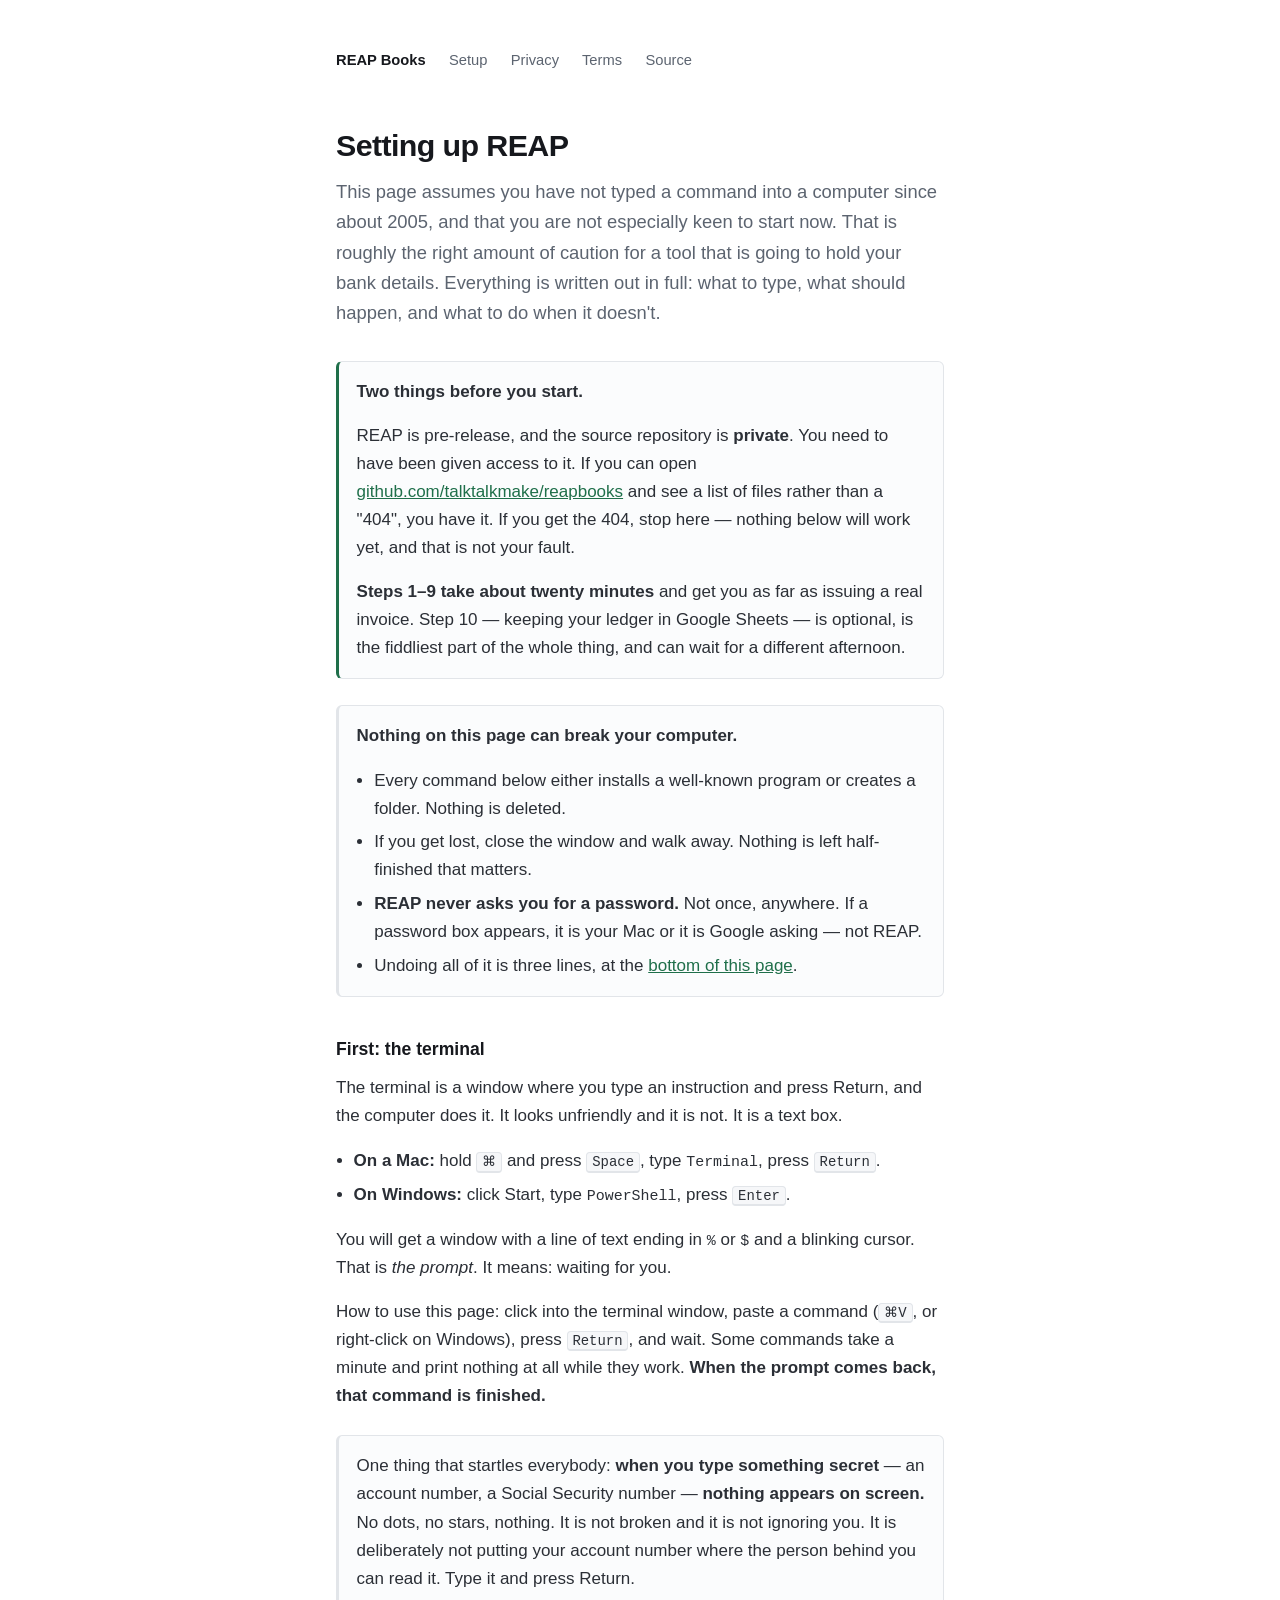
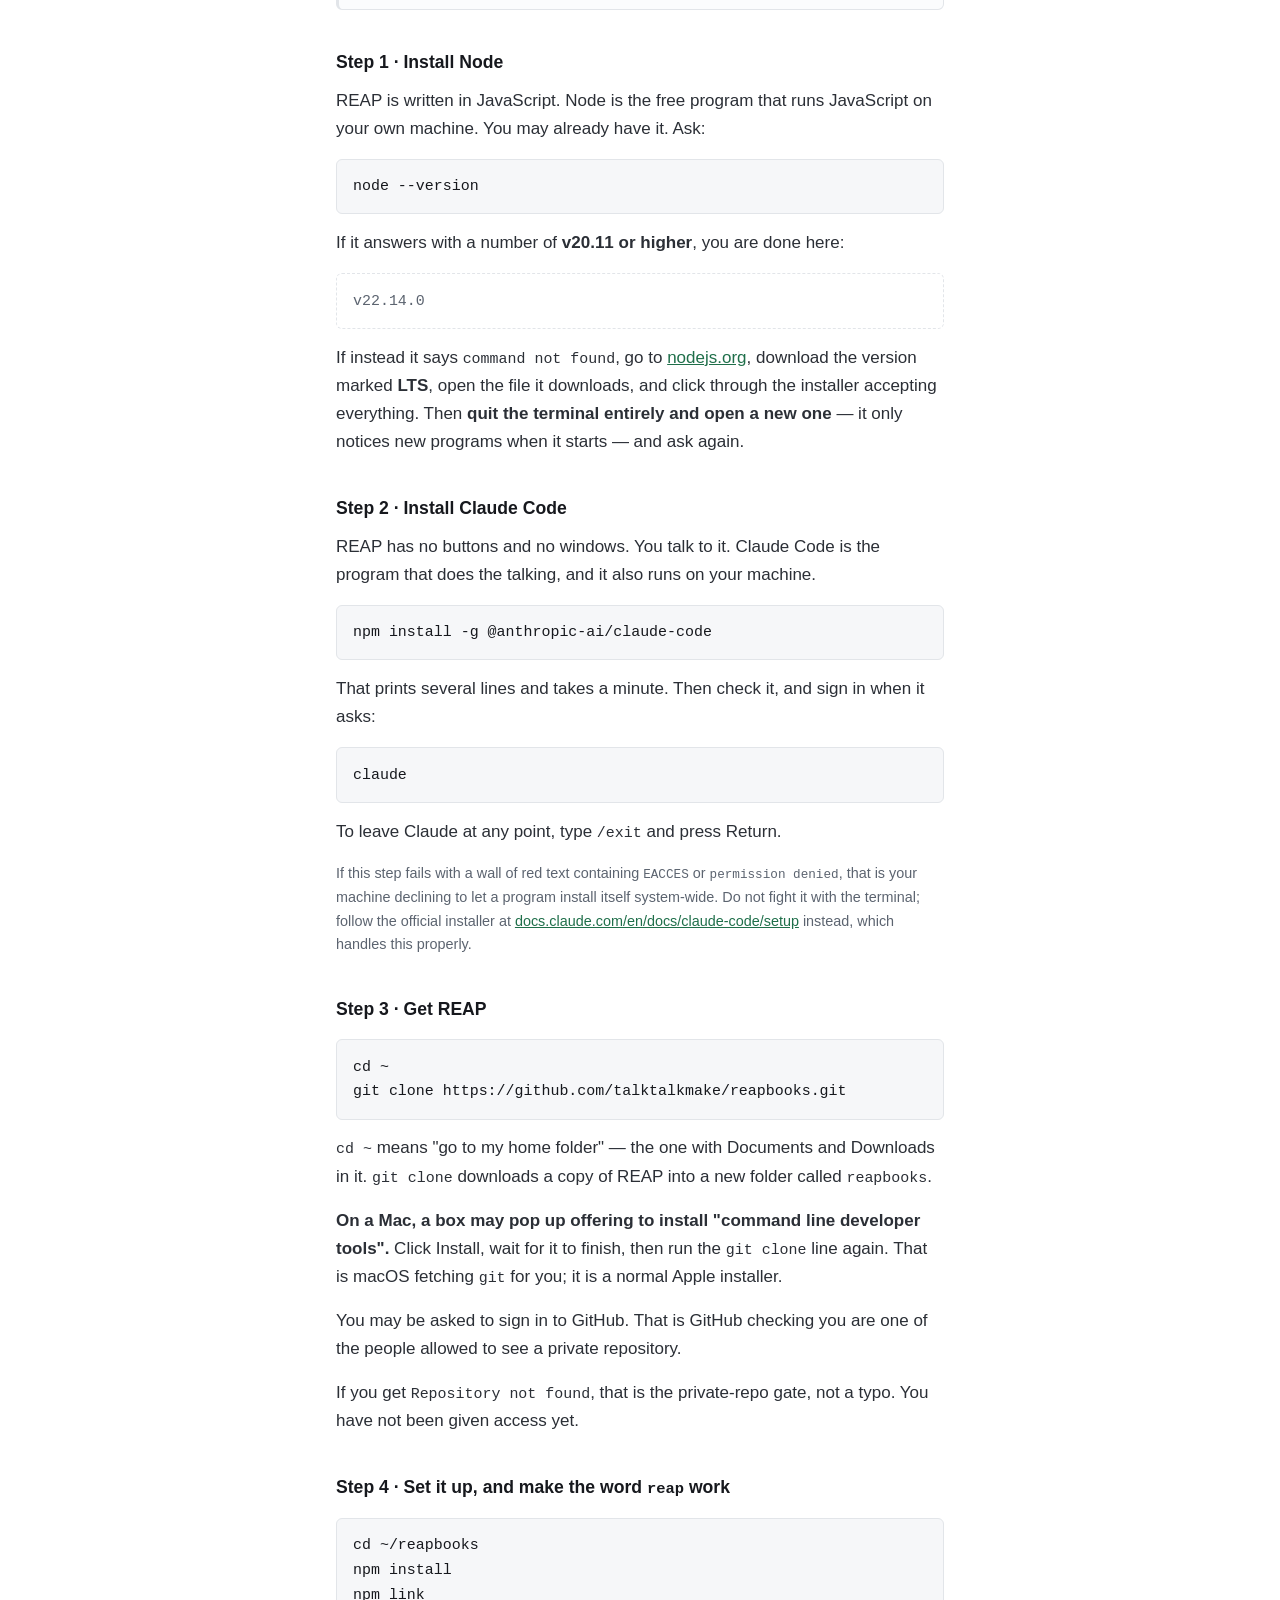
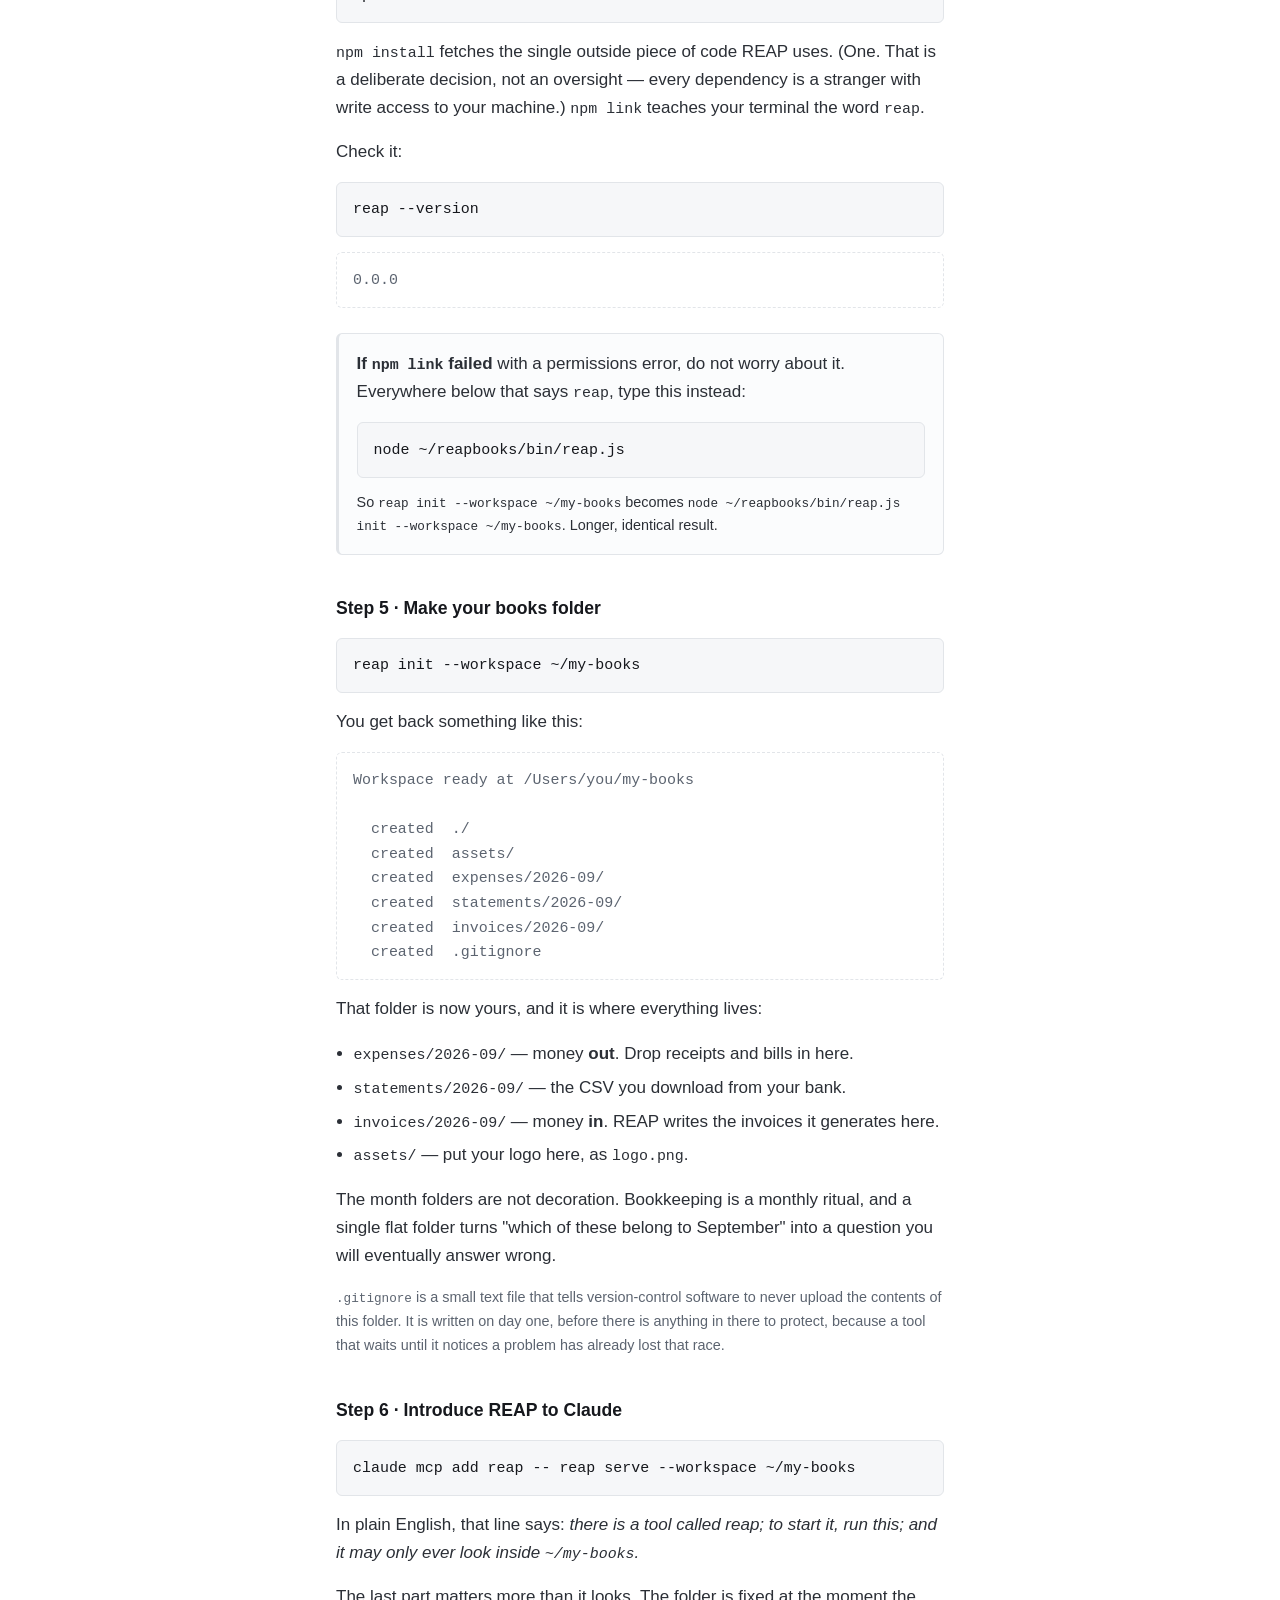
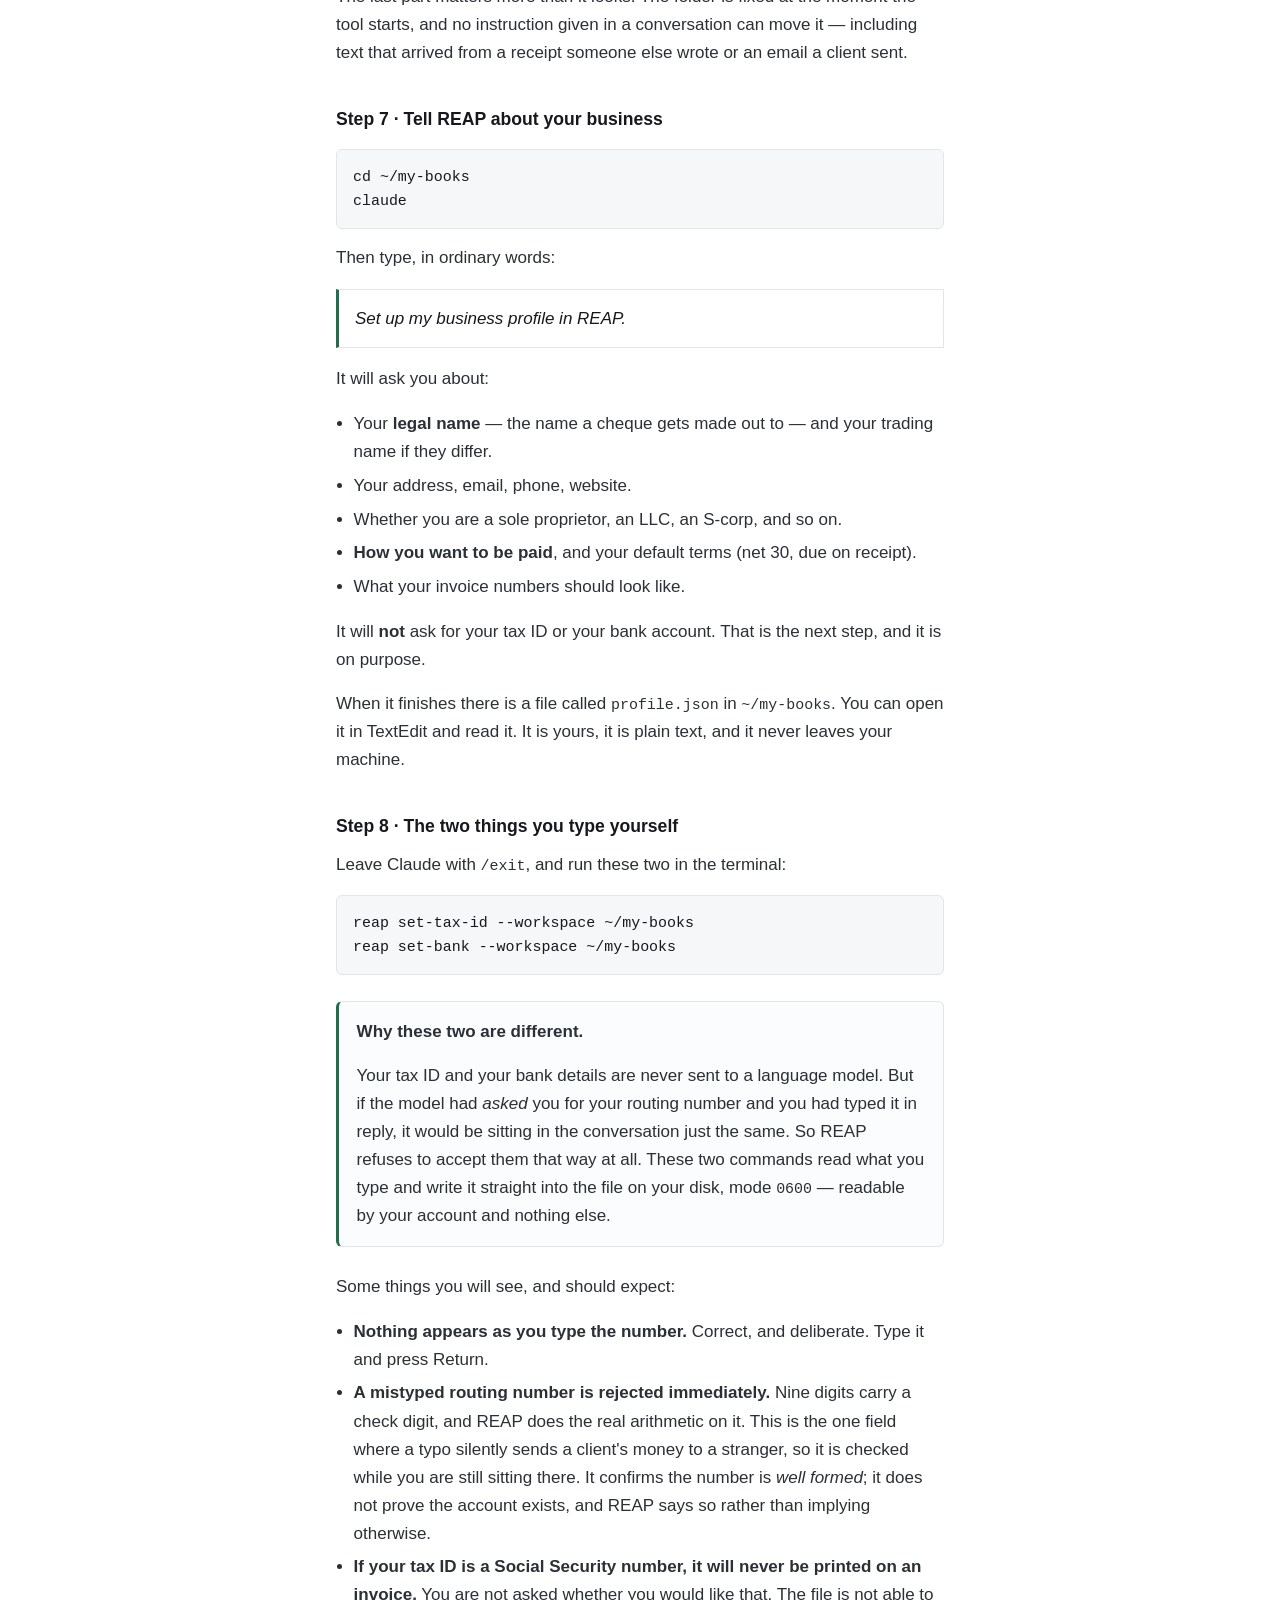
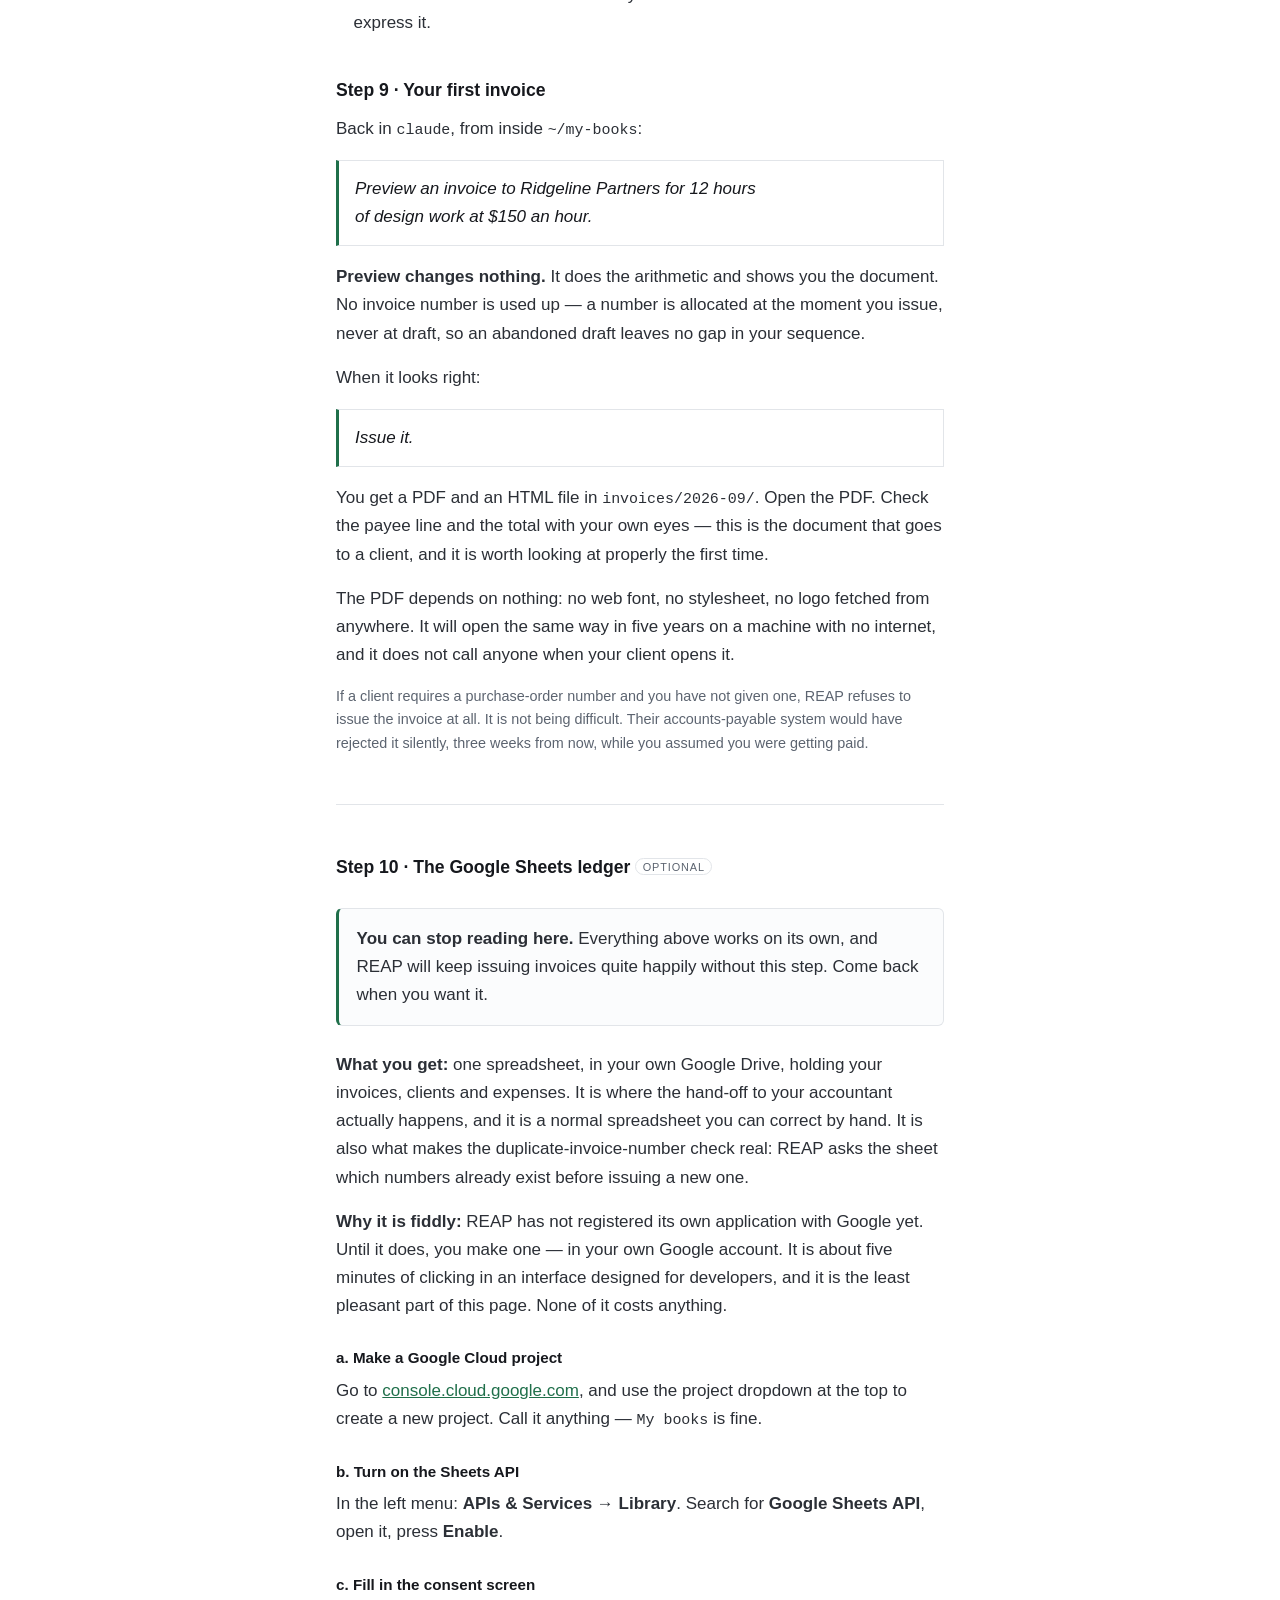
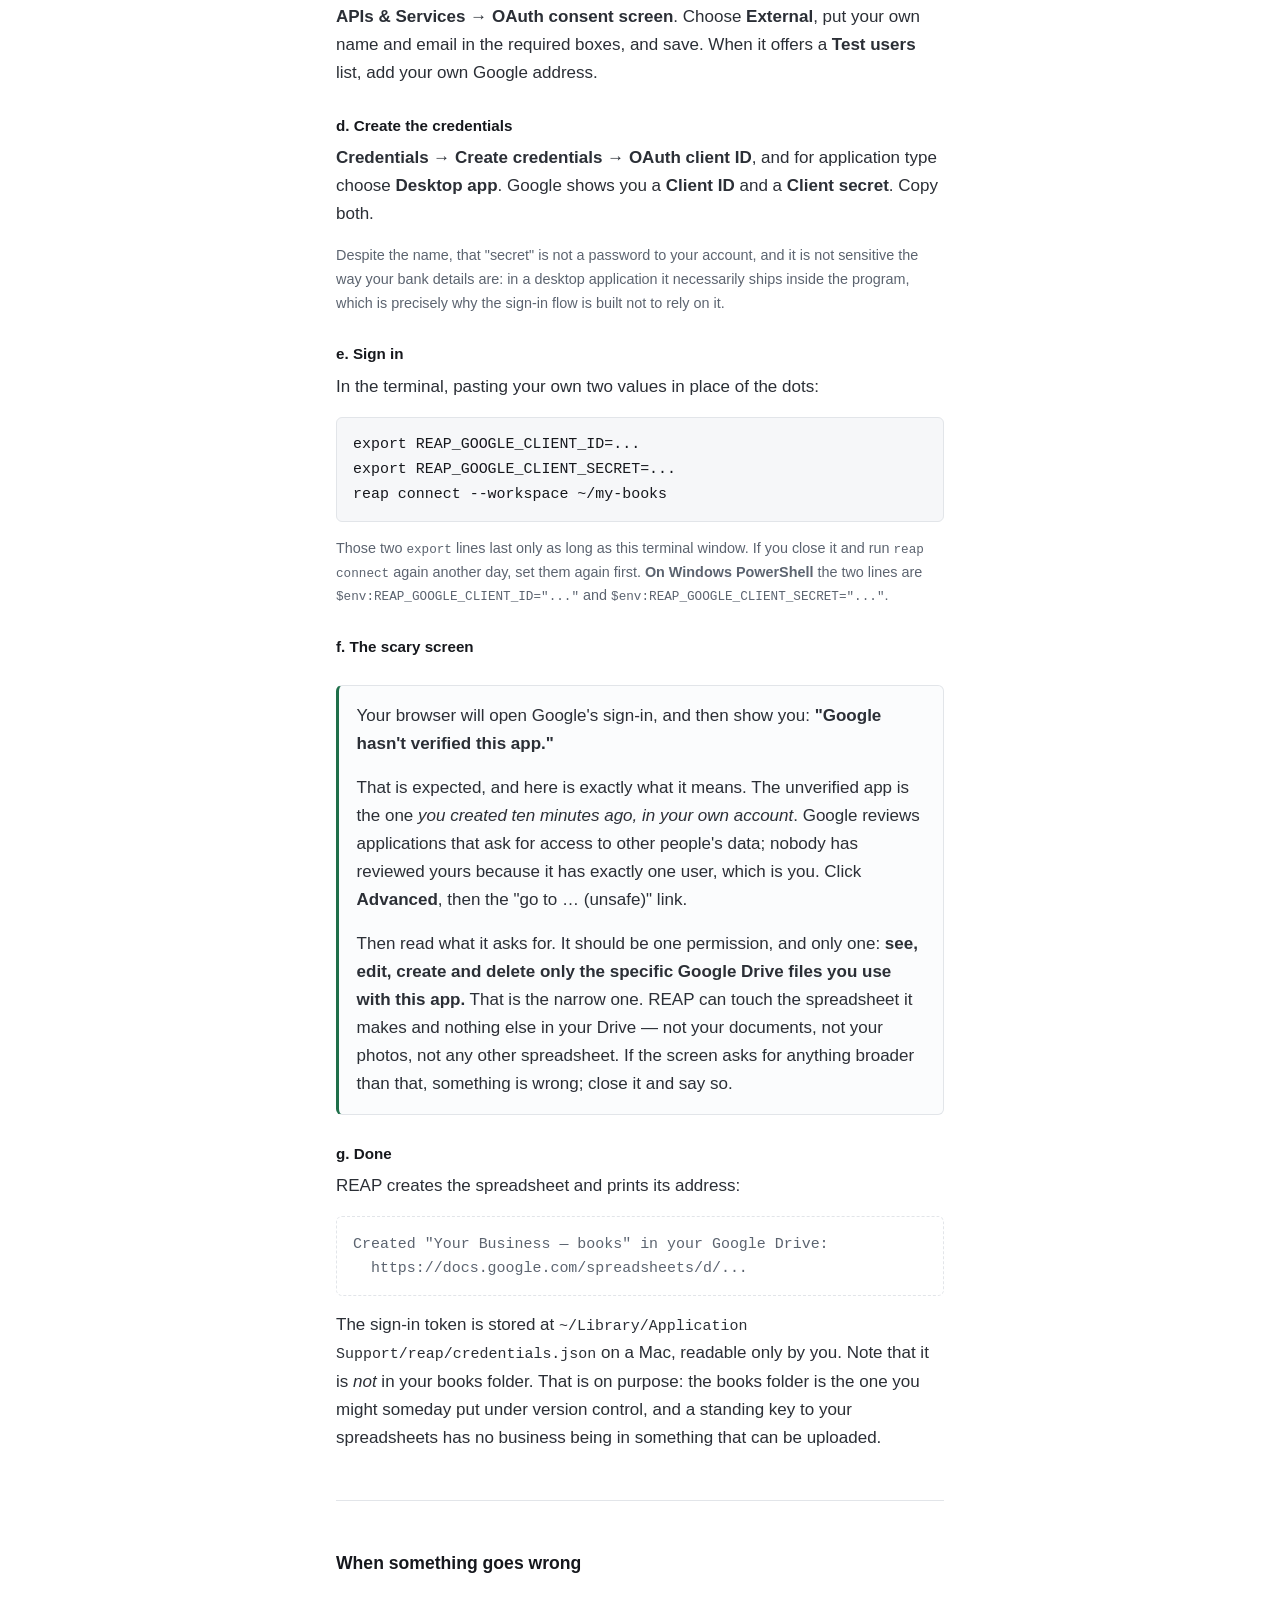
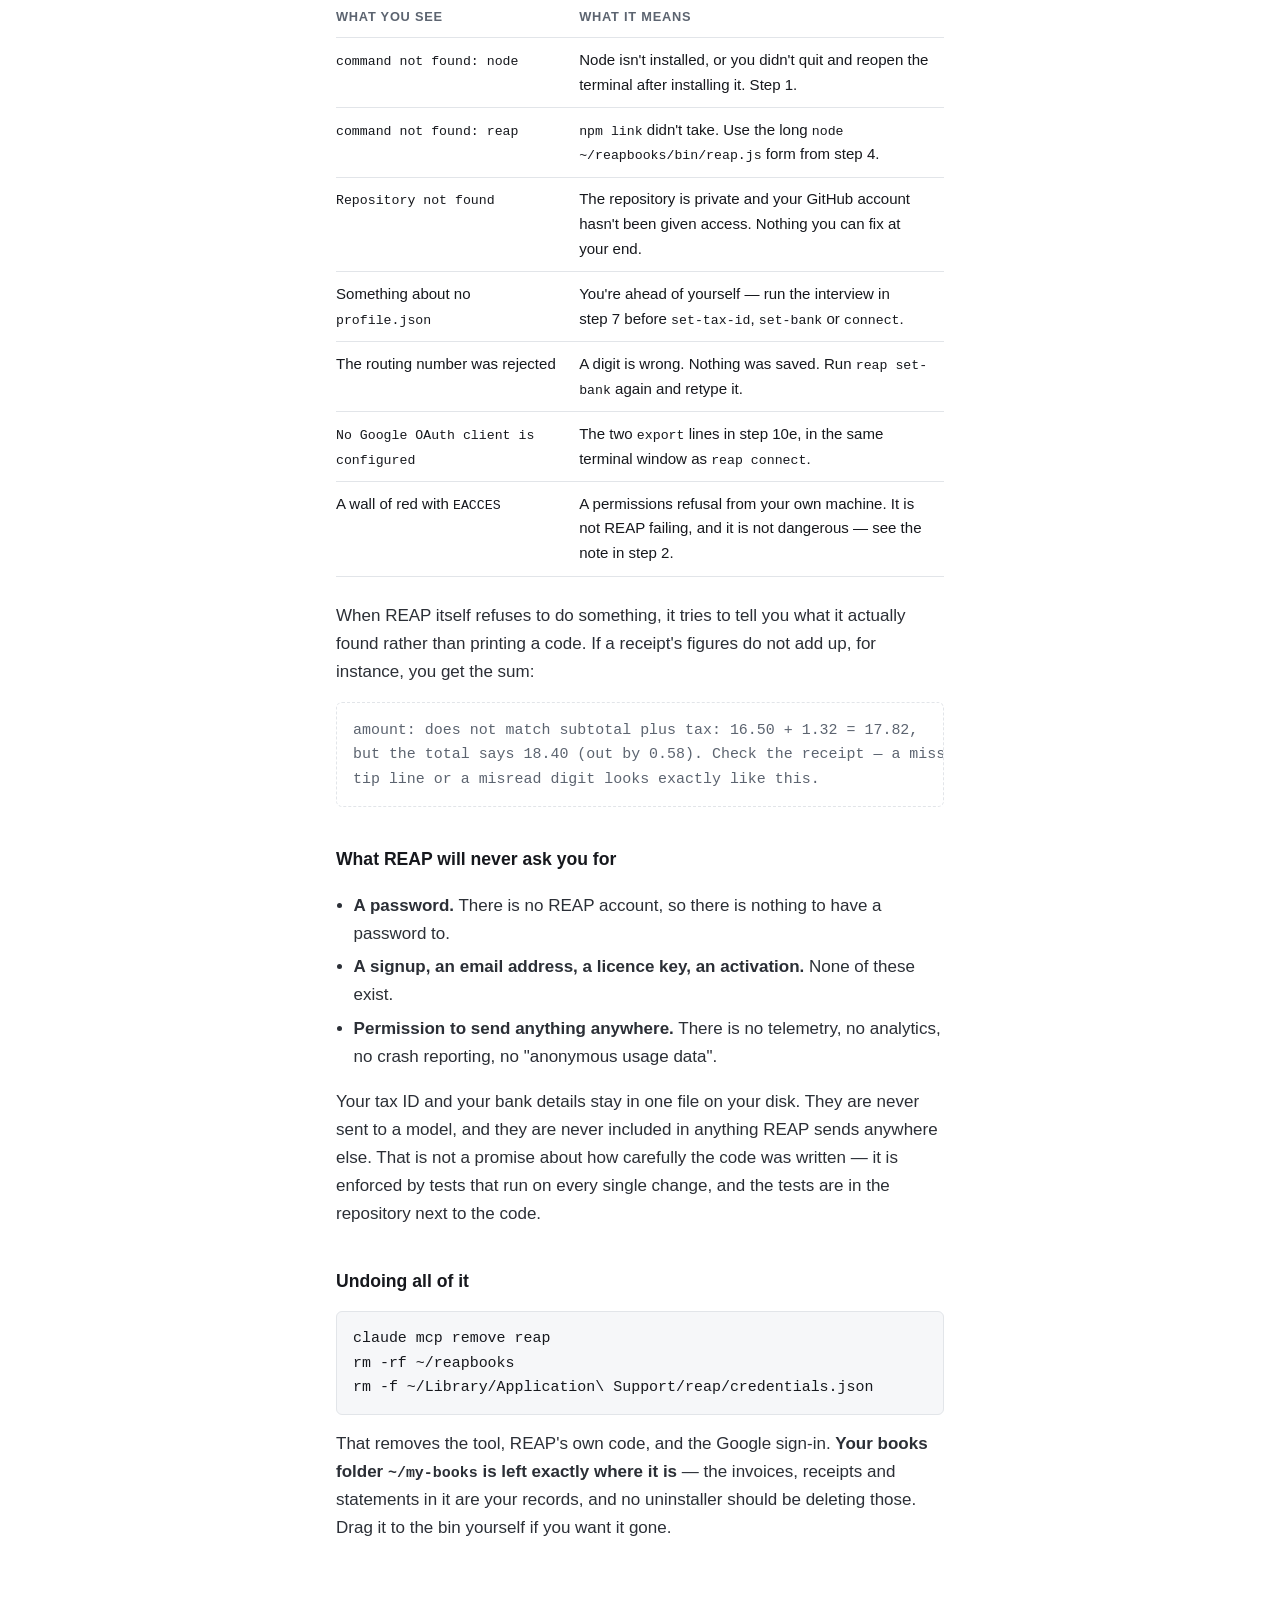
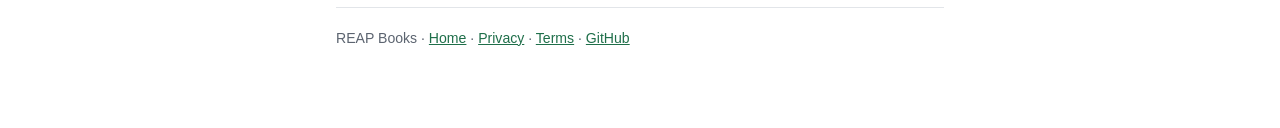
==== install.html @ a482f4ed "Add a setup guide, written for someone who has not typed a command in years The README explains REAP" ====
<!doctype html>
<html lang="en">
<head>
<meta charset="utf-8">
<meta name="viewport" content="width=device-width, initial-scale=1">
<title>Setting up REAP Books</title>
<meta name="description" content="A step-by-step setup guide for REAP Books, written for someone who has not typed a command into a computer in twenty years.">
<link rel="stylesheet" href="style.css">
</head>
<body>
<main>

<nav>
  <a class="home" href="./">REAP Books</a>
  <a href="install.html">Setup</a>
  <a href="privacy.html">Privacy</a>
  <a href="terms.html">Terms</a>
  <a href="https://github.com/talktalkmake/reapbooks">Source</a>
</nav>

<h1>Setting up REAP</h1>

<p class="lede">
  This page assumes you have not typed a command into a computer since about
  2005, and that you are not especially keen to start now. That is roughly the
  right amount of caution for a tool that is going to hold your bank details.
  Everything is written out in full: what to type, what should happen, and what
  to do when it doesn't.
</p>

<div class="box">
  <p><strong>Two things before you start.</strong></p>
  <p>
    REAP is pre-release, and the source repository is
    <strong>private</strong>. You need to have been given access to it. If you
    can open
    <a href="https://github.com/talktalkmake/reapbooks">github.com/talktalkmake/reapbooks</a>
    and see a list of files rather than a "404", you have it. If you get the
    404, stop here — nothing below will work yet, and that is not your fault.
  </p>
  <p>
    <strong>Steps 1&ndash;9 take about twenty minutes</strong> and get you as
    far as issuing a real invoice. Step&nbsp;10 — keeping your ledger in Google
    Sheets — is optional, is the fiddliest part of the whole thing, and can
    wait for a different afternoon.
  </p>
</div>

<div class="box calm">
  <p><strong>Nothing on this page can break your computer.</strong></p>
  <ul>
    <li>Every command below either installs a well-known program or creates a folder. Nothing is deleted.</li>
    <li>If you get lost, close the window and walk away. Nothing is left half-finished that matters.</li>
    <li><strong>REAP never asks you for a password.</strong> Not once, anywhere. If a password box appears, it is your Mac or it is Google asking — not REAP.</li>
    <li>Undoing all of it is three lines, at the <a href="#uninstall">bottom of this page</a>.</li>
  </ul>
</div>

<h2 id="terminal">First: the terminal</h2>

<p>
  The terminal is a window where you type an instruction and press Return, and
  the computer does it. It looks unfriendly and it is not. It is a text box.
</p>

<ul>
  <li><strong>On a Mac:</strong> hold <kbd>&#8984;</kbd> and press <kbd>Space</kbd>, type <code>Terminal</code>, press <kbd>Return</kbd>.</li>
  <li><strong>On Windows:</strong> click Start, type <code>PowerShell</code>, press <kbd>Enter</kbd>.</li>
</ul>

<p>
  You will get a window with a line of text ending in <code>%</code> or
  <code>$</code> and a blinking cursor. That is <em>the prompt</em>. It means:
  waiting for you.
</p>

<p>
  How to use this page: click into the terminal window, paste a command
  (<kbd>&#8984;V</kbd>, or right-click on Windows), press <kbd>Return</kbd>,
  and wait. Some commands take a minute and print nothing at all while they
  work. <strong>When the prompt comes back, that command is finished.</strong>
</p>

<div class="box calm">
  <p>
    One thing that startles everybody: <strong>when you type something
    secret</strong> — an account number, a Social Security number —
    <strong>nothing appears on screen.</strong> No dots, no stars, nothing. It
    is not broken and it is not ignoring you. It is deliberately not putting
    your account number where the person behind you can read it. Type it and
    press Return.
  </p>
</div>

<h2>Step 1 · Install Node</h2>

<p>
  REAP is written in JavaScript. Node is the free program that runs
  JavaScript on your own machine. You may already have it. Ask:
</p>

<pre>node --version</pre>

<p>If it answers with a number of <strong>v20.11 or higher</strong>, you are done here:</p>

<pre class="out">v22.14.0</pre>

<p>
  If instead it says <code>command not found</code>, go to
  <a href="https://nodejs.org">nodejs.org</a>, download the version marked
  <strong>LTS</strong>, open the file it downloads, and click through the
  installer accepting everything. Then <strong>quit the terminal entirely and
  open a new one</strong> — it only notices new programs when it starts — and
  ask again.
</p>

<h2>Step 2 · Install Claude Code</h2>

<p>
  REAP has no buttons and no windows. You talk to it. Claude Code is the
  program that does the talking, and it also runs on your machine.
</p>

<pre>npm install -g @anthropic-ai/claude-code</pre>

<p>
  That prints several lines and takes a minute. Then check it, and sign in when
  it asks:
</p>

<pre>claude</pre>

<p>
  To leave Claude at any point, type <code>/exit</code> and press Return.
</p>

<p class="small muted">
  If this step fails with a wall of red text containing <code>EACCES</code> or
  <code>permission denied</code>, that is your machine declining to let a
  program install itself system-wide. Do not fight it with the terminal;
  follow the official installer at
  <a href="https://docs.claude.com/en/docs/claude-code/setup">docs.claude.com/en/docs/claude-code/setup</a>
  instead, which handles this properly.
</p>

<h2>Step 3 · Get REAP</h2>

<pre>cd ~
git clone https://github.com/talktalkmake/reapbooks.git</pre>

<p>
  <code>cd ~</code> means "go to my home folder" — the one with Documents and
  Downloads in it. <code>git clone</code> downloads a copy of REAP into a new
  folder called <code>reapbooks</code>.
</p>

<p>
  <strong>On a Mac, a box may pop up offering to install "command line
  developer tools".</strong> Click Install, wait for it to finish, then run
  the <code>git clone</code> line again. That is macOS fetching <code>git</code>
  for you; it is a normal Apple installer.
</p>

<p>
  You may be asked to sign in to GitHub. That is GitHub checking you are one of
  the people allowed to see a private repository.
</p>

<p>
  If you get <code>Repository not found</code>, that is the private-repo gate,
  not a typo. You have not been given access yet.
</p>

<h2>Step 4 · Set it up, and make the word <code>reap</code> work</h2>

<pre>cd ~/reapbooks
npm install
npm link</pre>

<p>
  <code>npm install</code> fetches the single outside piece of code REAP uses.
  (One. That is a deliberate decision, not an oversight — every dependency is
  a stranger with write access to your machine.) <code>npm link</code> teaches
  your terminal the word <code>reap</code>.
</p>

<p>Check it:</p>

<pre>reap --version</pre>
<pre class="out">0.0.0</pre>

<div class="box calm">
  <p>
    <strong>If <code>npm link</code> failed</strong> with a permissions error,
    do not worry about it. Everywhere below that says <code>reap</code>, type
    this instead:
  </p>
  <pre>node ~/reapbooks/bin/reap.js</pre>
  <p class="small">
    So <code>reap init --workspace ~/my-books</code> becomes
    <code>node ~/reapbooks/bin/reap.js init --workspace ~/my-books</code>.
    Longer, identical result.
  </p>
</div>

<h2>Step 5 · Make your books folder</h2>

<pre>reap init --workspace ~/my-books</pre>

<p>You get back something like this:</p>

<pre class="out">Workspace ready at /Users/you/my-books

  created  ./
  created  assets/
  created  expenses/2026-09/
  created  statements/2026-09/
  created  invoices/2026-09/
  created  .gitignore</pre>

<p>That folder is now yours, and it is where everything lives:</p>

<ul>
  <li><code>expenses/2026-09/</code> — money <strong>out</strong>. Drop receipts and bills in here.</li>
  <li><code>statements/2026-09/</code> — the CSV you download from your bank.</li>
  <li><code>invoices/2026-09/</code> — money <strong>in</strong>. REAP writes the invoices it generates here.</li>
  <li><code>assets/</code> — put your logo here, as <code>logo.png</code>.</li>
</ul>

<p>
  The month folders are not decoration. Bookkeeping is a monthly ritual, and a
  single flat folder turns "which of these belong to September" into a question
  you will eventually answer wrong.
</p>

<p class="small muted">
  <code>.gitignore</code> is a small text file that tells version-control
  software to never upload the contents of this folder. It is written on day
  one, before there is anything in there to protect, because a tool that waits
  until it notices a problem has already lost that race.
</p>

<h2>Step 6 · Introduce REAP to Claude</h2>

<pre>claude mcp add reap -- reap serve --workspace ~/my-books</pre>

<p>
  In plain English, that line says: <em>there is a tool called reap; to start
  it, run this; and it may only ever look inside <code>~/my-books</code>.</em>
</p>

<p>
  The last part matters more than it looks. The folder is fixed at the moment
  the tool starts, and no instruction given in a conversation can move it —
  including text that arrived from a receipt someone else wrote or an email a
  client sent.
</p>

<h2>Step 7 · Tell REAP about your business</h2>

<pre>cd ~/my-books
claude</pre>

<p>Then type, in ordinary words:</p>

<pre class="say">Set up my business profile in REAP.</pre>

<p>It will ask you about:</p>

<ul>
  <li>Your <strong>legal name</strong> — the name a cheque gets made out to — and your trading name if they differ.</li>
  <li>Your address, email, phone, website.</li>
  <li>Whether you are a sole proprietor, an LLC, an S-corp, and so on.</li>
  <li><strong>How you want to be paid</strong>, and your default terms (net 30, due on receipt).</li>
  <li>What your invoice numbers should look like.</li>
</ul>

<p>
  It will <strong>not</strong> ask for your tax ID or your bank account. That
  is the next step, and it is on purpose.
</p>

<p>
  When it finishes there is a file called <code>profile.json</code> in
  <code>~/my-books</code>. You can open it in TextEdit and read it. It is
  yours, it is plain text, and it never leaves your machine.
</p>

<h2>Step 8 · The two things you type yourself</h2>

<p>
  Leave Claude with <code>/exit</code>, and run these two in the terminal:
</p>

<pre>reap set-tax-id --workspace ~/my-books
reap set-bank --workspace ~/my-books</pre>

<div class="box">
  <p><strong>Why these two are different.</strong></p>
  <p>
    Your tax ID and your bank details are never sent to a language model. But
    if the model had <em>asked</em> you for your routing number and you had
    typed it in reply, it would be sitting in the conversation just the same.
    So REAP refuses to accept them that way at all. These two commands read
    what you type and write it straight into the file on your disk, mode
    <code>0600</code> — readable by your account and nothing else.
  </p>
</div>

<p>Some things you will see, and should expect:</p>

<ul>
  <li>
    <strong>Nothing appears as you type the number.</strong> Correct, and
    deliberate. Type it and press Return.
  </li>
  <li>
    <strong>A mistyped routing number is rejected immediately.</strong> Nine
    digits carry a check digit, and REAP does the real arithmetic on it. This
    is the one field where a typo silently sends a client's money to a
    stranger, so it is checked while you are still sitting there. It confirms
    the number is <em>well formed</em>; it does not prove the account exists,
    and REAP says so rather than implying otherwise.
  </li>
  <li>
    <strong>If your tax ID is a Social Security number, it will never be
    printed on an invoice.</strong> You are not asked whether you would like
    that. The file is not able to express it.
  </li>
</ul>

<h2>Step 9 · Your first invoice</h2>

<p>Back in <code>claude</code>, from inside <code>~/my-books</code>:</p>

<pre class="say">Preview an invoice to Ridgeline Partners for 12 hours
of design work at $150 an hour.</pre>

<p>
  <strong>Preview changes nothing.</strong> It does the arithmetic and shows
  you the document. No invoice number is used up — a number is allocated at the
  moment you issue, never at draft, so an abandoned draft leaves no gap in your
  sequence.
</p>

<p>When it looks right:</p>

<pre class="say">Issue it.</pre>

<p>
  You get a PDF and an HTML file in <code>invoices/2026-09/</code>. Open the
  PDF. Check the payee line and the total with your own eyes — this is the
  document that goes to a client, and it is worth looking at properly the first
  time.
</p>

<p>
  The PDF depends on nothing: no web font, no stylesheet, no logo fetched from
  anywhere. It will open the same way in five years on a machine with no
  internet, and it does not call anyone when your client opens it.
</p>

<p class="small muted">
  If a client requires a purchase-order number and you have not given one, REAP
  refuses to issue the invoice at all. It is not being difficult. Their
  accounts-payable system would have rejected it silently, three weeks from now,
  while you assumed you were getting paid.
</p>

<hr>

<h2 id="sheets">Step 10 · The Google Sheets ledger <span class="tag">optional</span></h2>

<div class="box">
  <p>
    <strong>You can stop reading here.</strong> Everything above works on its
    own, and REAP will keep issuing invoices quite happily without this step.
    Come back when you want it.
  </p>
</div>

<p><strong>What you get:</strong> one spreadsheet, in your own Google Drive, holding your invoices, clients and expenses. It is where the hand-off to your accountant actually happens, and it is a normal spreadsheet you can correct by hand. It is also what makes the duplicate-invoice-number check real: REAP asks the sheet which numbers already exist before issuing a new one.</p>

<p><strong>Why it is fiddly:</strong> REAP has not registered its own application with Google yet. Until it does, you make one — in your own Google account. It is about five minutes of clicking in an interface designed for developers, and it is the least pleasant part of this page. None of it costs anything.</p>

<h3>a. Make a Google Cloud project</h3>
<p>
  Go to <a href="https://console.cloud.google.com">console.cloud.google.com</a>,
  and use the project dropdown at the top to create a new project. Call it
  anything — <code>My books</code> is fine.
</p>

<h3>b. Turn on the Sheets API</h3>
<p>
  In the left menu: <strong>APIs &amp; Services &rarr; Library</strong>. Search
  for <strong>Google Sheets API</strong>, open it, press <strong>Enable</strong>.
</p>

<h3>c. Fill in the consent screen</h3>
<p>
  <strong>APIs &amp; Services &rarr; OAuth consent screen</strong>. Choose
  <strong>External</strong>, put your own name and email in the required boxes,
  and save. When it offers a <strong>Test users</strong> list, add your own
  Google address.
</p>

<h3>d. Create the credentials</h3>
<p>
  <strong>Credentials &rarr; Create credentials &rarr; OAuth client ID</strong>,
  and for application type choose <strong>Desktop app</strong>. Google shows you
  a <strong>Client ID</strong> and a <strong>Client secret</strong>. Copy both.
</p>
<p class="small muted">
  Despite the name, that "secret" is not a password to your account, and it is
  not sensitive the way your bank details are: in a desktop application it
  necessarily ships inside the program, which is precisely why the sign-in flow
  is built not to rely on it.
</p>

<h3>e. Sign in</h3>
<p>In the terminal, pasting your own two values in place of the dots:</p>

<pre>export REAP_GOOGLE_CLIENT_ID=...
export REAP_GOOGLE_CLIENT_SECRET=...
reap connect --workspace ~/my-books</pre>

<p class="small muted">
  Those two <code>export</code> lines last only as long as this terminal window.
  If you close it and run <code>reap connect</code> again another day, set them
  again first. <strong>On Windows PowerShell</strong> the two lines are
  <code>$env:REAP_GOOGLE_CLIENT_ID="..."</code> and
  <code>$env:REAP_GOOGLE_CLIENT_SECRET="..."</code>.
</p>

<h3>f. The scary screen</h3>

<div class="box">
  <p>
    Your browser will open Google's sign-in, and then show you:
    <strong>"Google hasn't verified this app."</strong>
  </p>
  <p>
    That is expected, and here is exactly what it means. The unverified app is
    the one <em>you created ten minutes ago, in your own account</em>. Google
    reviews applications that ask for access to other people's data; nobody has
    reviewed yours because it has exactly one user, which is you. Click
    <strong>Advanced</strong>, then the "go to&nbsp;… (unsafe)" link.
  </p>
  <p>
    Then read what it asks for. It should be one permission, and only one:
    <strong>see, edit, create and delete only the specific Google Drive files
    you use with this app.</strong> That is the narrow one. REAP can touch the
    spreadsheet it makes and nothing else in your Drive — not your documents,
    not your photos, not any other spreadsheet. If the screen asks for anything
    broader than that, something is wrong; close it and say so.
  </p>
</div>

<h3>g. Done</h3>
<p>REAP creates the spreadsheet and prints its address:</p>

<pre class="out">Created "Your Business — books" in your Google Drive:
  https://docs.google.com/spreadsheets/d/...</pre>

<p>
  The sign-in token is stored at
  <code>~/Library/Application Support/reap/credentials.json</code> on a
  Mac, readable only by you. Note that it is <em>not</em> in your books folder.
  That is on purpose: the books folder is the one you might someday put under
  version control, and a standing key to your spreadsheets has no business
  being in something that can be uploaded.
</p>

<hr>

<h2 id="wrong">When something goes wrong</h2>

<table>
  <tr><th>What you see</th><th>What it means</th></tr>
  <tr>
    <td><code>command not found: node</code></td>
    <td>Node isn't installed, or you didn't quit and reopen the terminal after installing it. Step&nbsp;1.</td>
  </tr>
  <tr>
    <td><code>command not found: reap</code></td>
    <td><code>npm link</code> didn't take. Use the long <code>node ~/reapbooks/bin/reap.js</code> form from step&nbsp;4.</td>
  </tr>
  <tr>
    <td><code>Repository not found</code></td>
    <td>The repository is private and your GitHub account hasn't been given access. Nothing you can fix at your end.</td>
  </tr>
  <tr>
    <td>Something about no <code>profile.json</code></td>
    <td>You're ahead of yourself — run the interview in step&nbsp;7 before <code>set-tax-id</code>, <code>set-bank</code> or <code>connect</code>.</td>
  </tr>
  <tr>
    <td>The routing number was rejected</td>
    <td>A digit is wrong. Nothing was saved. Run <code>reap set-bank</code> again and retype it.</td>
  </tr>
  <tr>
    <td><code>No Google OAuth client is configured</code></td>
    <td>The two <code>export</code> lines in step&nbsp;10e, in the same terminal window as <code>reap connect</code>.</td>
  </tr>
  <tr>
    <td>A wall of red with <code>EACCES</code></td>
    <td>A permissions refusal from your own machine. It is not REAP failing, and it is not dangerous — see the note in step&nbsp;2.</td>
  </tr>
</table>

<p>
  When REAP itself refuses to do something, it tries to tell you what it
  actually found rather than printing a code. If a receipt's figures do not add
  up, for instance, you get the sum:
</p>

<pre class="out">amount: does not match subtotal plus tax: 16.50 + 1.32 = 17.82,
but the total says 18.40 (out by 0.58). Check the receipt — a missed
tip line or a misread digit looks exactly like this.</pre>

<h2>What REAP will never ask you for</h2>

<ul>
  <li><strong>A password.</strong> There is no REAP account, so there is nothing to have a password to.</li>
  <li><strong>A signup, an email address, a licence key, an activation.</strong> None of these exist.</li>
  <li><strong>Permission to send anything anywhere.</strong> There is no telemetry, no analytics, no crash reporting, no "anonymous usage data".</li>
</ul>

<p>
  Your tax ID and your bank details stay in one file on your disk. They are
  never sent to a model, and they are never included in anything REAP sends
  anywhere else. That is not a promise about how carefully the code was
  written — it is enforced by tests that run on every single change, and the
  tests are in the repository next to the code.
</p>

<h2 id="uninstall">Undoing all of it</h2>

<pre>claude mcp remove reap
rm -rf ~/reapbooks
rm -f ~/Library/Application\ Support/reap/credentials.json</pre>

<p>
  That removes the tool, REAP's own code, and the Google sign-in.
  <strong>Your books folder <code>~/my-books</code> is left exactly where it
  is</strong> — the invoices, receipts and statements in it are your records,
  and no uninstaller should be deleting those. Drag it to the bin yourself if
  you want it gone.
</p>

<footer>
  REAP Books · <a href="./">Home</a> · <a href="privacy.html">Privacy</a> · <a href="terms.html">Terms</a> ·
  <a href="https://github.com/talktalkmake/reapbooks">GitHub</a>
</footer>

</main>
</body>
</html>
---- style.css ----
/* One stylesheet, no build step, no fonts to fetch. */
:root {
  --ink: #16181d;
  --muted: #5c6470;
  --rule: #e2e5e9;
  --paper: #fff;
  --accent: #1f6f4a;
}

* { box-sizing: border-box; }

body {
  margin: 0;
  padding: 3rem 1.5rem 5rem;
  background: var(--paper);
  color: var(--ink);
  font: 17px/1.65 -apple-system, BlinkMacSystemFont, "Segoe UI", Roboto, Helvetica, Arial, sans-serif;
}

main { max-width: 38rem; margin: 0 auto; }

h1 { font-size: 1.9rem; letter-spacing: -0.02em; margin: 0 0 0.4rem; }
h2 { font-size: 1.1rem; margin: 2.4rem 0 0.6rem; }
h3 { font-size: 0.95rem; margin: 1.6rem 0 0.4rem; }
p, li { color: #2b2f36; }
p { margin: 0 0 1rem; }
ul { padding-left: 1.1rem; }
li { margin-bottom: 0.35rem; }

.lede { font-size: 1.15rem; color: var(--muted); margin-bottom: 2rem; }
.muted { color: var(--muted); }
.small { font-size: 0.9rem; }

a { color: var(--accent); }
a:hover { text-decoration: none; }

code, pre {
  font-family: ui-monospace, SFMono-Regular, Menlo, Consolas, monospace;
  font-size: 0.88em;
}
pre {
  background: #f6f7f9;
  border: 1px solid var(--rule);
  border-radius: 6px;
  padding: 0.9rem 1rem;
  overflow-x: auto;
}

hr { border: 0; border-top: 1px solid var(--rule); margin: 3rem 0; }

nav { margin-bottom: 3rem; font-size: 0.92rem; }
nav a { color: var(--muted); text-decoration: none; margin-right: 1.2rem; }
nav a:hover { color: var(--ink); }
nav .home { color: var(--ink); font-weight: 600; }

footer {
  margin-top: 4rem;
  padding-top: 1.2rem;
  border-top: 1px solid var(--rule);
  color: var(--muted);
  font-size: 0.88rem;
}

.claims { list-style: none; padding: 0; }
.claims li { margin-bottom: 1.2rem; }
.claims strong { display: block; }


/* --- setup guide --- */

kbd {
  font-family: ui-monospace, SFMono-Regular, Menlo, Consolas, monospace;
  font-size: 0.82em;
  background: #f6f7f9;
  border: 1px solid var(--rule);
  border-bottom-width: 2px;
  border-radius: 4px;
  padding: 0.05em 0.35em;
  white-space: nowrap;
}

/* What REAP prints back at you, as opposed to what you type. */
pre.out {
  background: transparent;
  border-style: dashed;
  color: var(--muted);
}

/* What you say to Claude, in ordinary words. */
pre.say {
  background: transparent;
  border-left: 3px solid var(--accent);
  border-radius: 0;
  font-family: inherit;
  font-size: 1em;
  font-style: italic;
  padding-left: 1rem;
}

.box {
  border: 1px solid var(--rule);
  border-left: 3px solid var(--accent);
  border-radius: 6px;
  padding: 1rem 1.1rem 0.4rem;
  margin: 1.6rem 0;
  background: #fbfcfd;
}
.box.calm { border-left-color: var(--rule); }
.box > :last-child { margin-bottom: 0.6rem; }
.box ul { margin-bottom: 0.6rem; }
.box pre { margin-bottom: 0.8rem; }

.tag {
  font-size: 0.62em;
  text-transform: uppercase;
  letter-spacing: 0.08em;
  color: var(--muted);
  border: 1px solid var(--rule);
  border-radius: 999px;
  padding: 0.15em 0.6em;
  vertical-align: 0.25em;
  font-weight: 400;
}

table {
  border-collapse: collapse;
  width: 100%;
  margin: 1.2rem 0 1.6rem;
  font-size: 0.94rem;
}
th, td {
  text-align: left;
  vertical-align: top;
  padding: 0.6rem 0.8rem 0.6rem 0;
  border-bottom: 1px solid var(--rule);
}
th { font-size: 0.8rem; text-transform: uppercase; letter-spacing: 0.06em; color: var(--muted); font-weight: 600; }
td:first-child { width: 40%; padding-right: 1.2rem; }
p code, li code, td code { overflow-wrap: anywhere; }

@media (prefers-color-scheme: dark) {
  :root { --ink: #e8eaed; --muted: #9aa2ad; --rule: #2a2e35; --paper: #14161a; --accent: #6cc19a; }
  p, li { color: #d3d7dd; }
  pre { background: #1b1e23; }
  pre.out, pre.say { background: transparent; }

  kbd { background: #1b1e23; }
  .box { background: #181b20; }
}
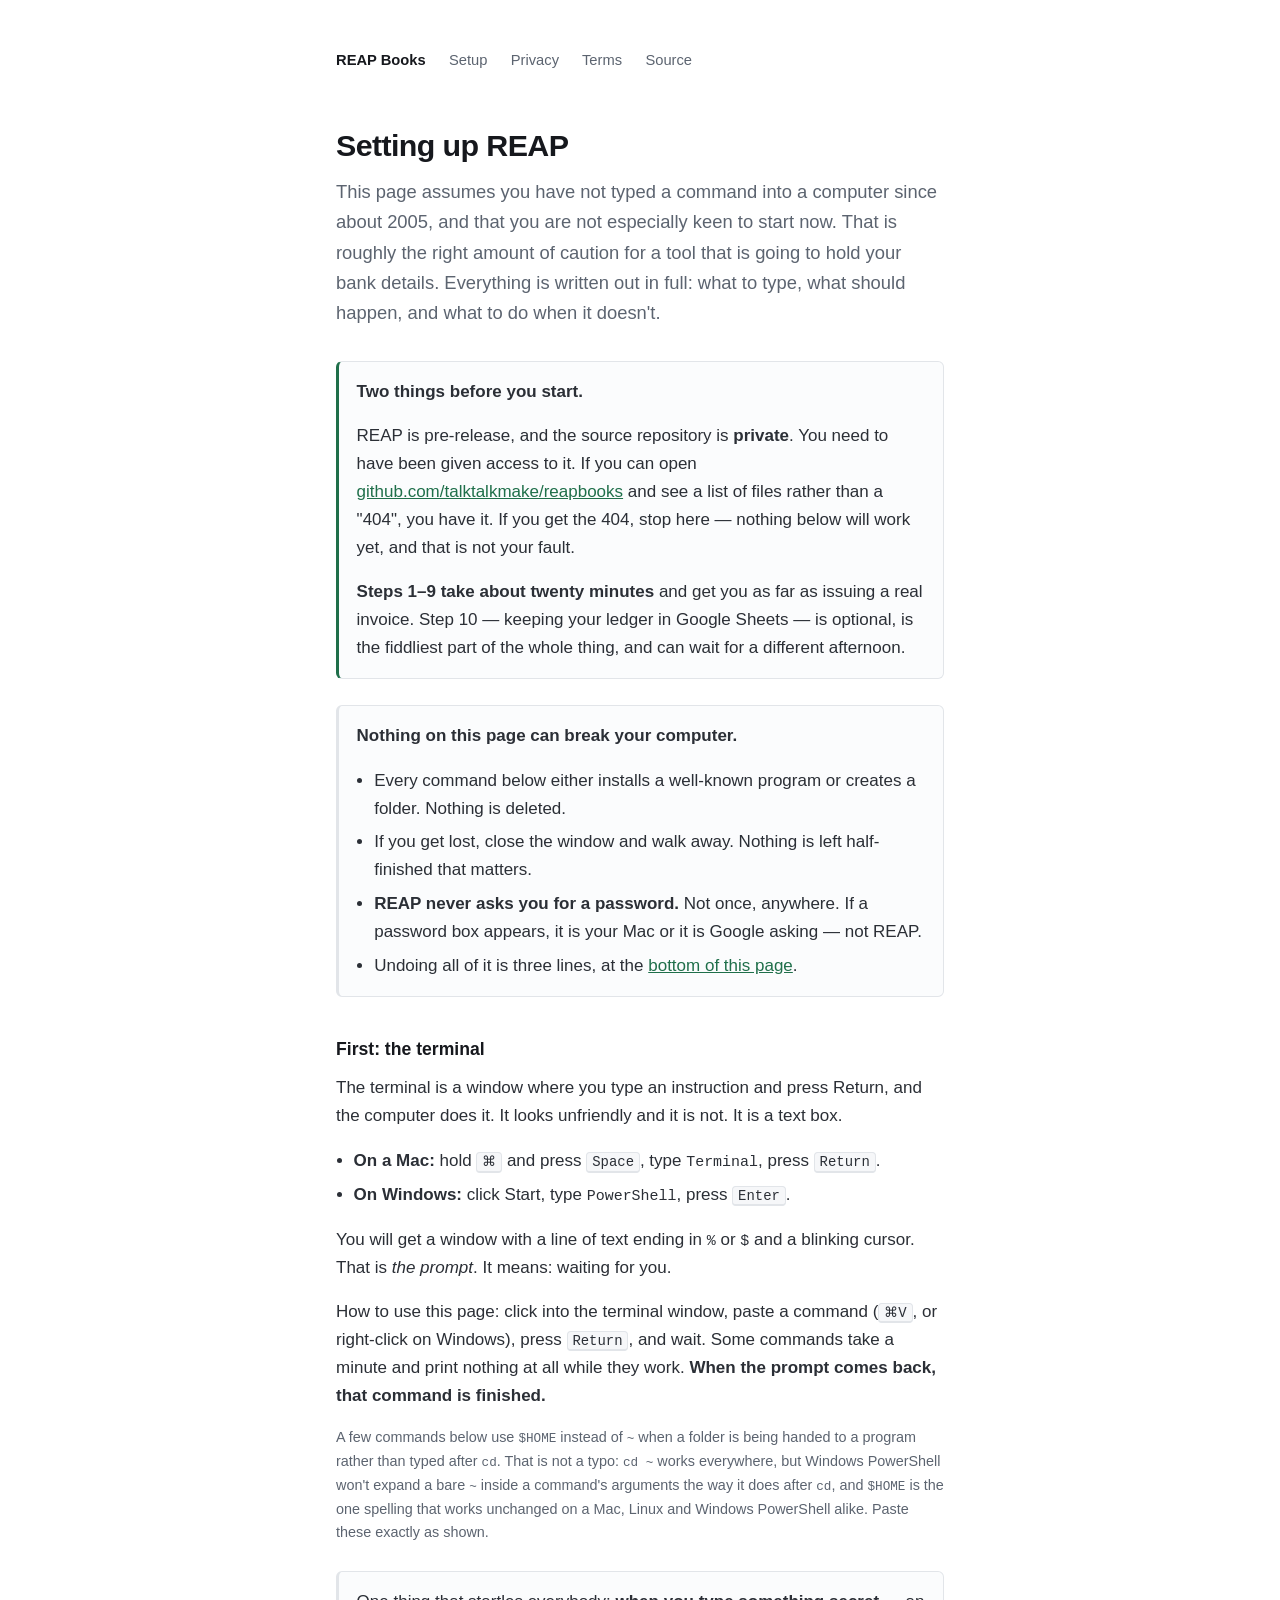
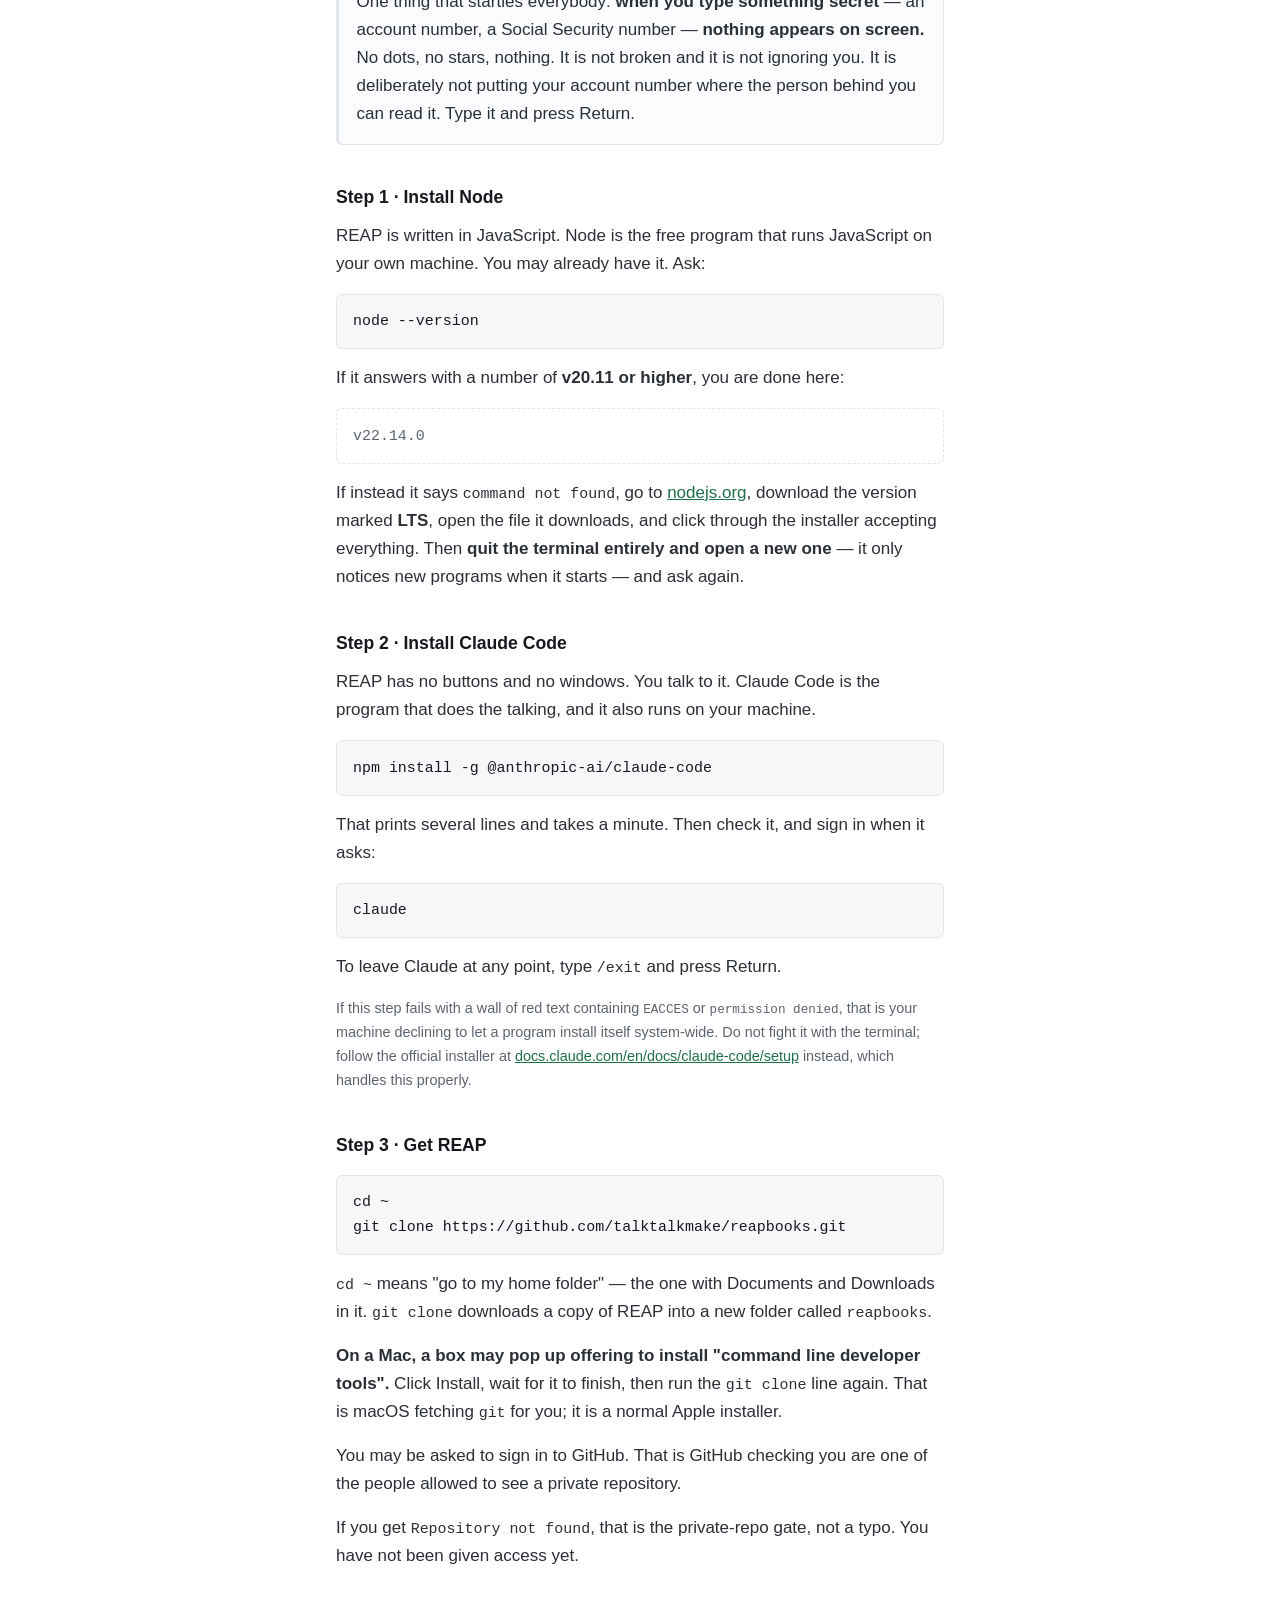
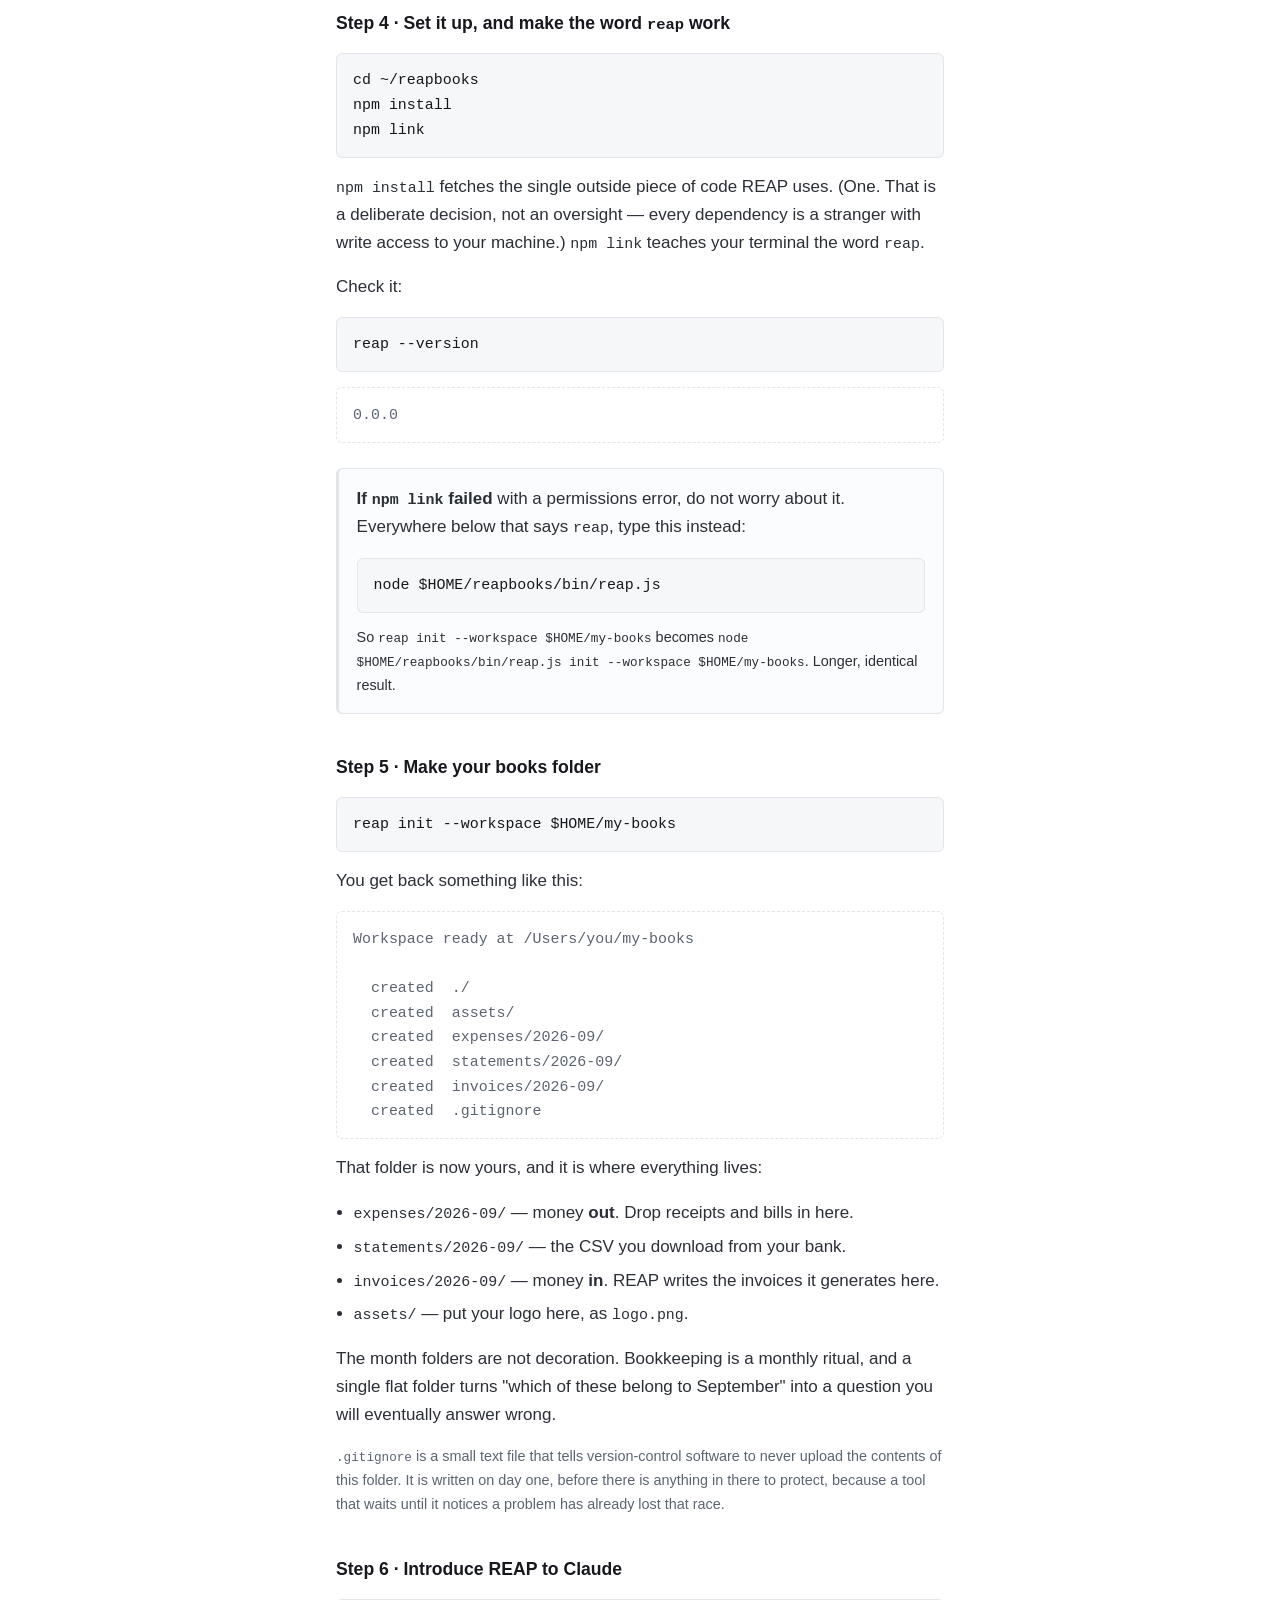
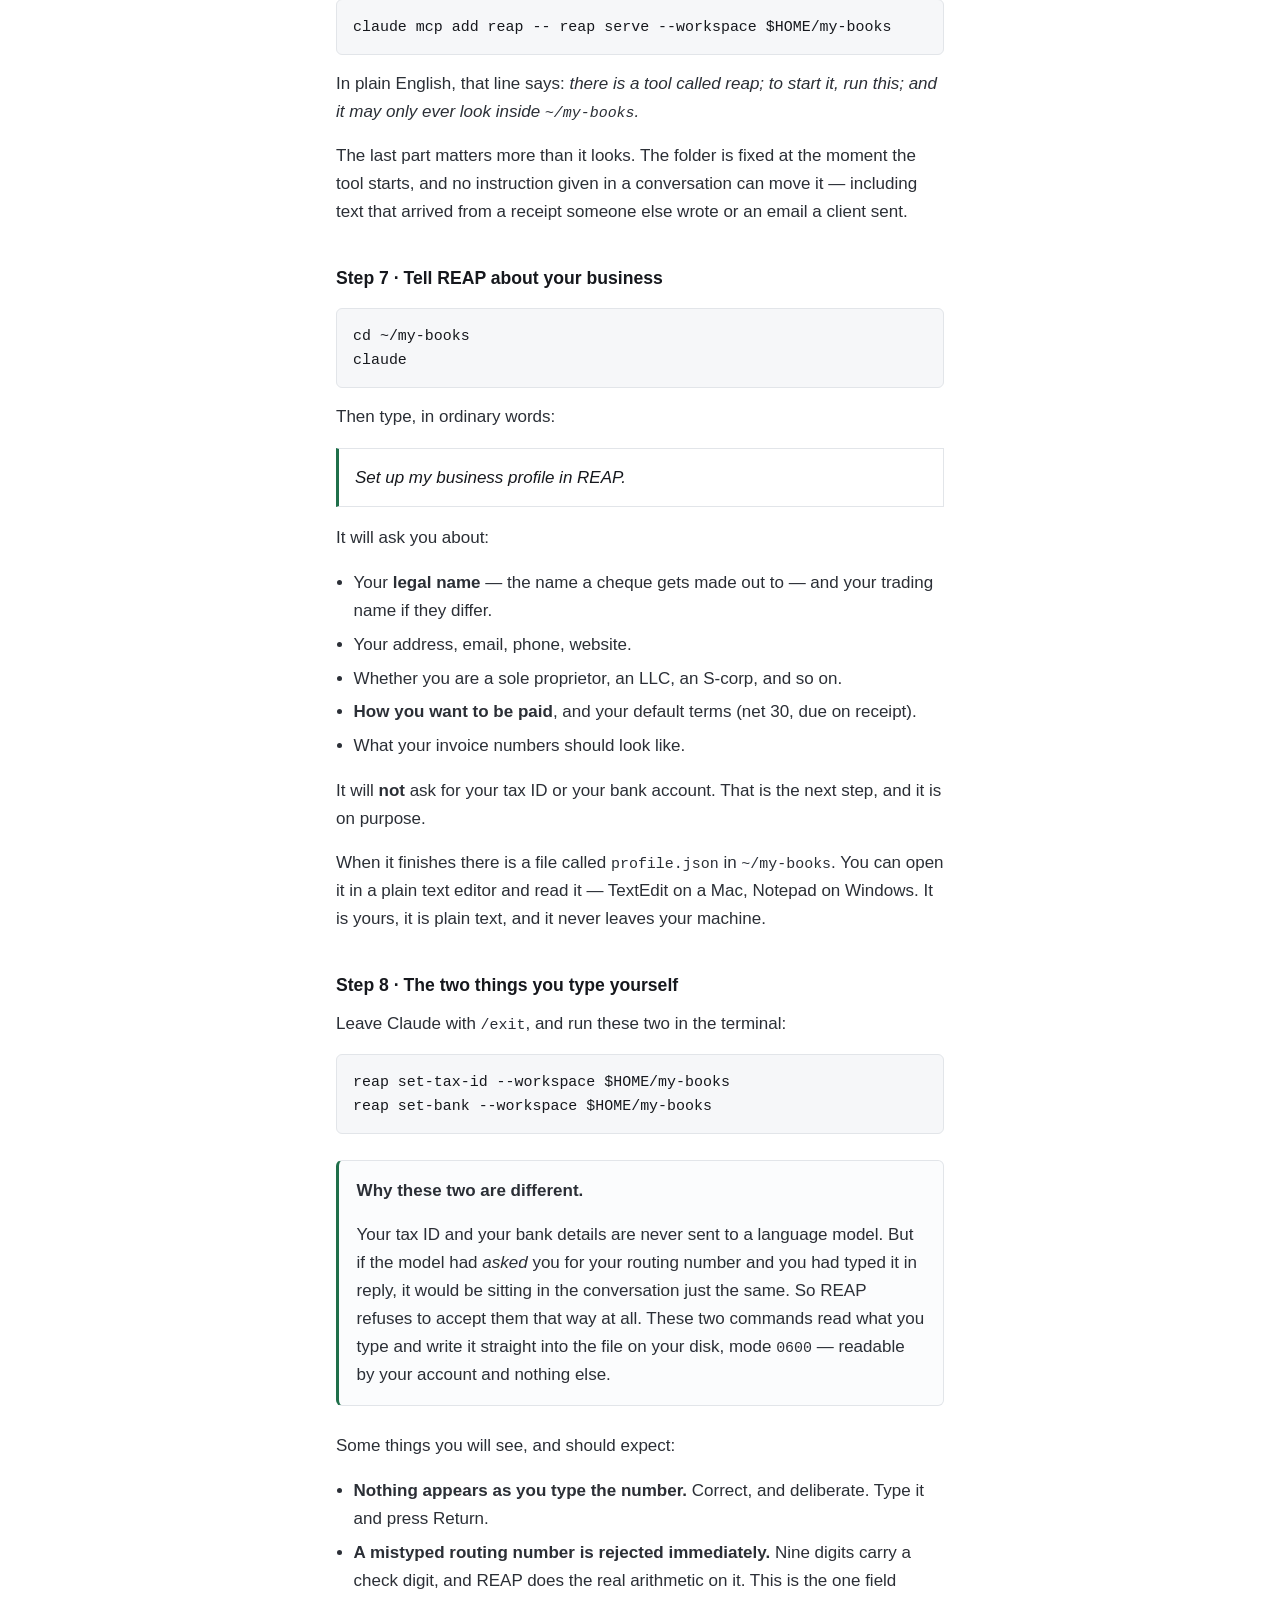
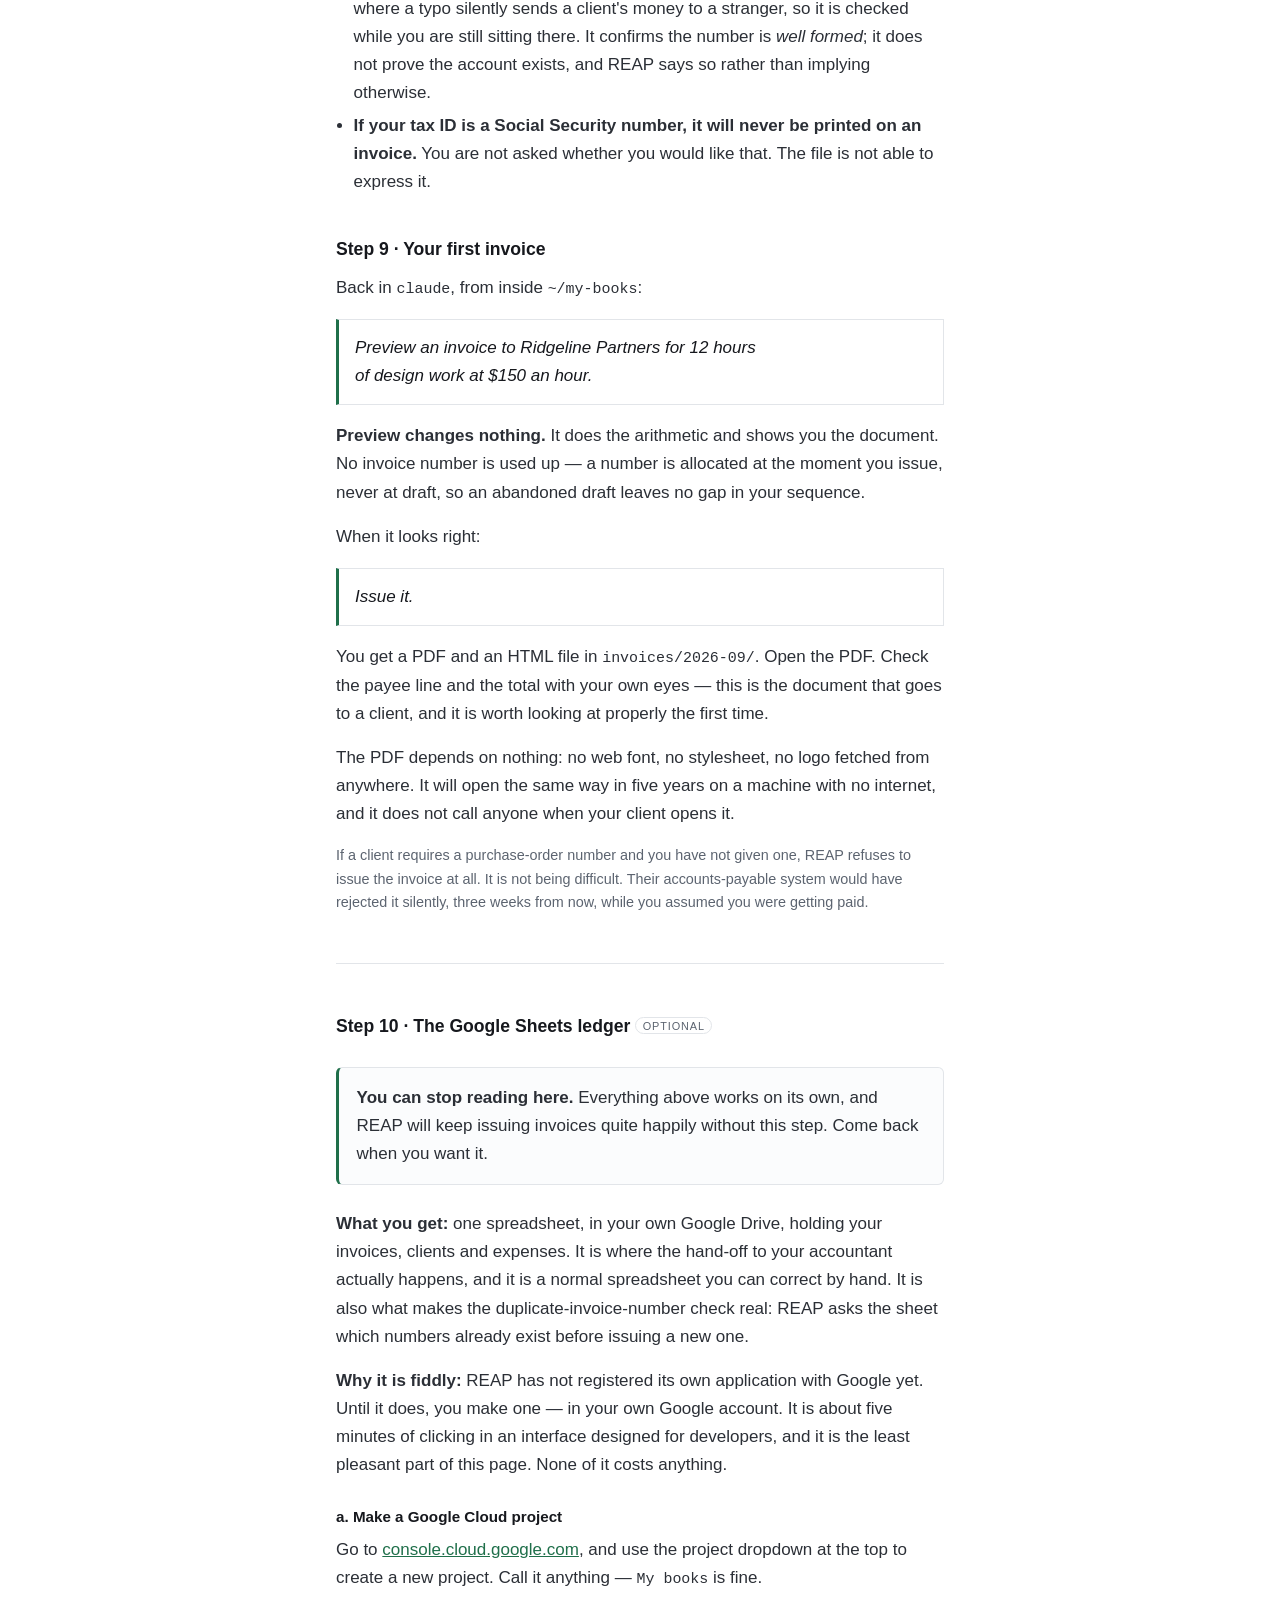
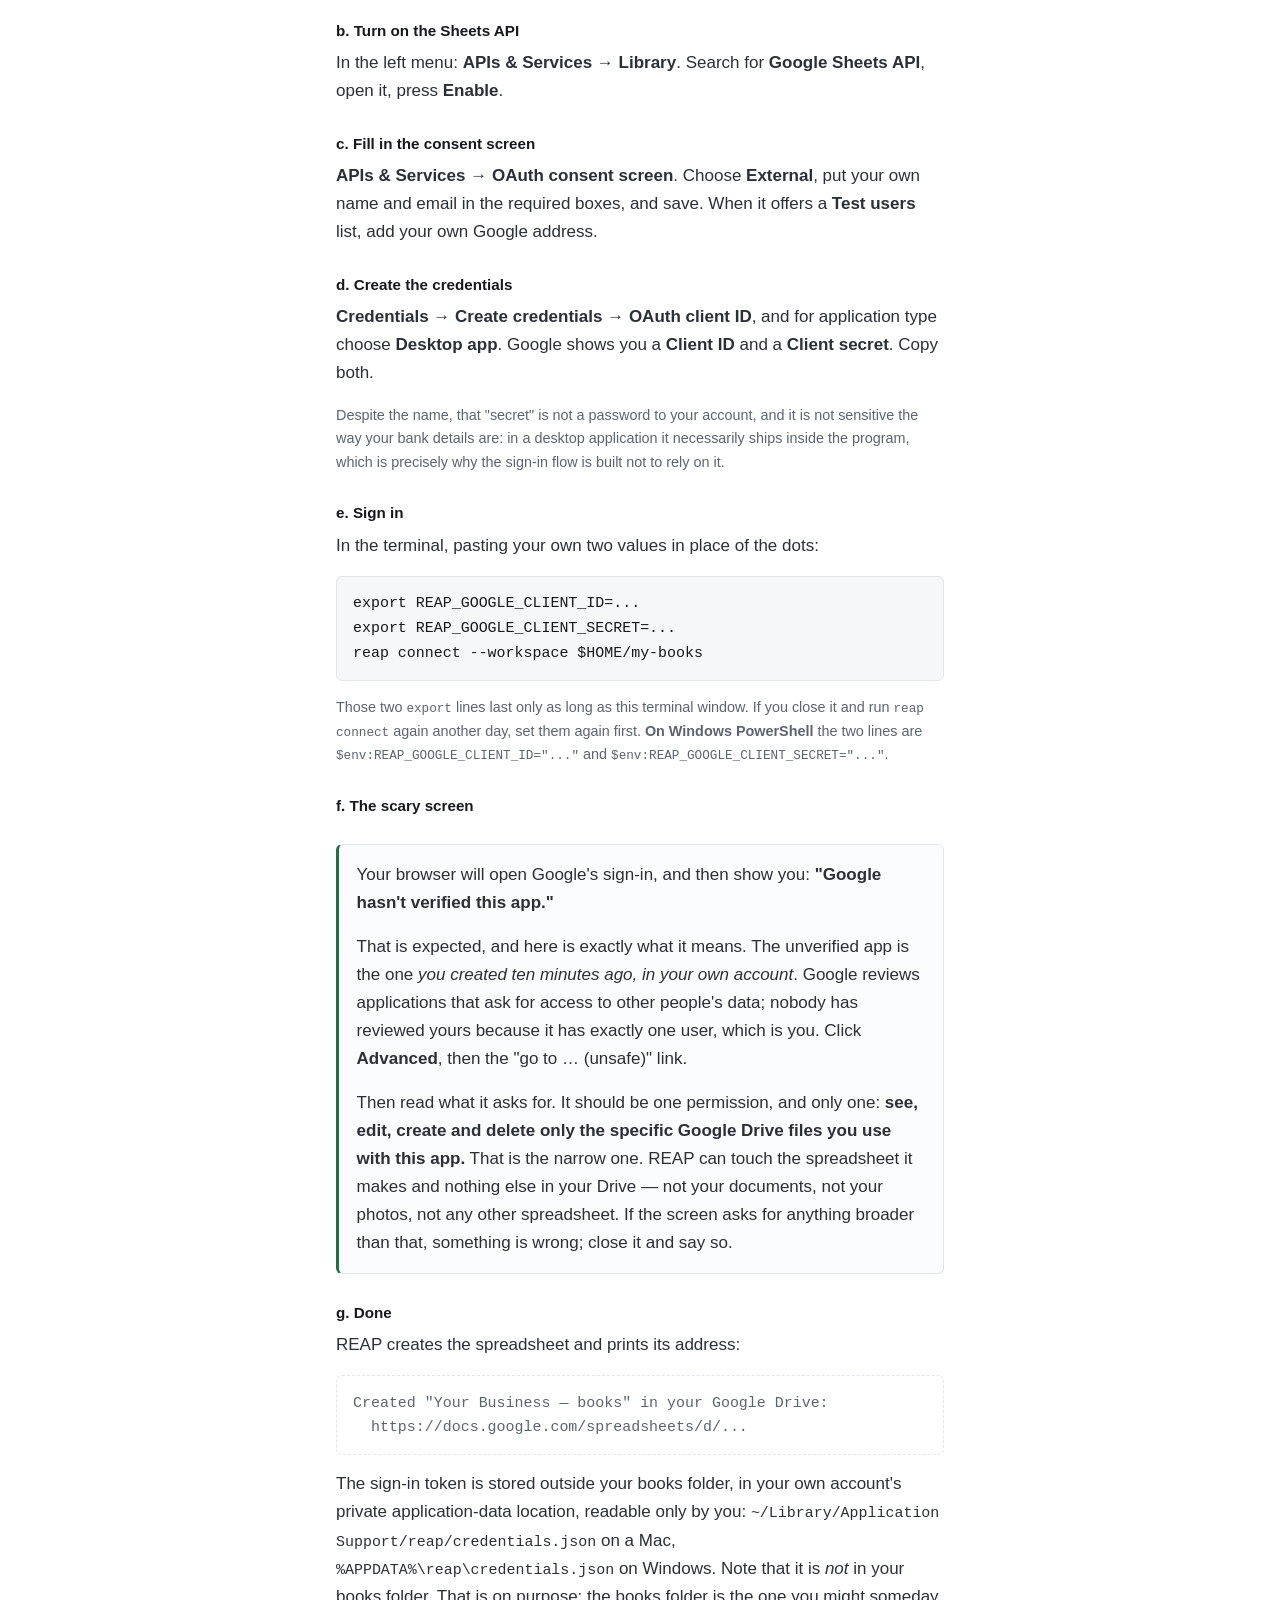
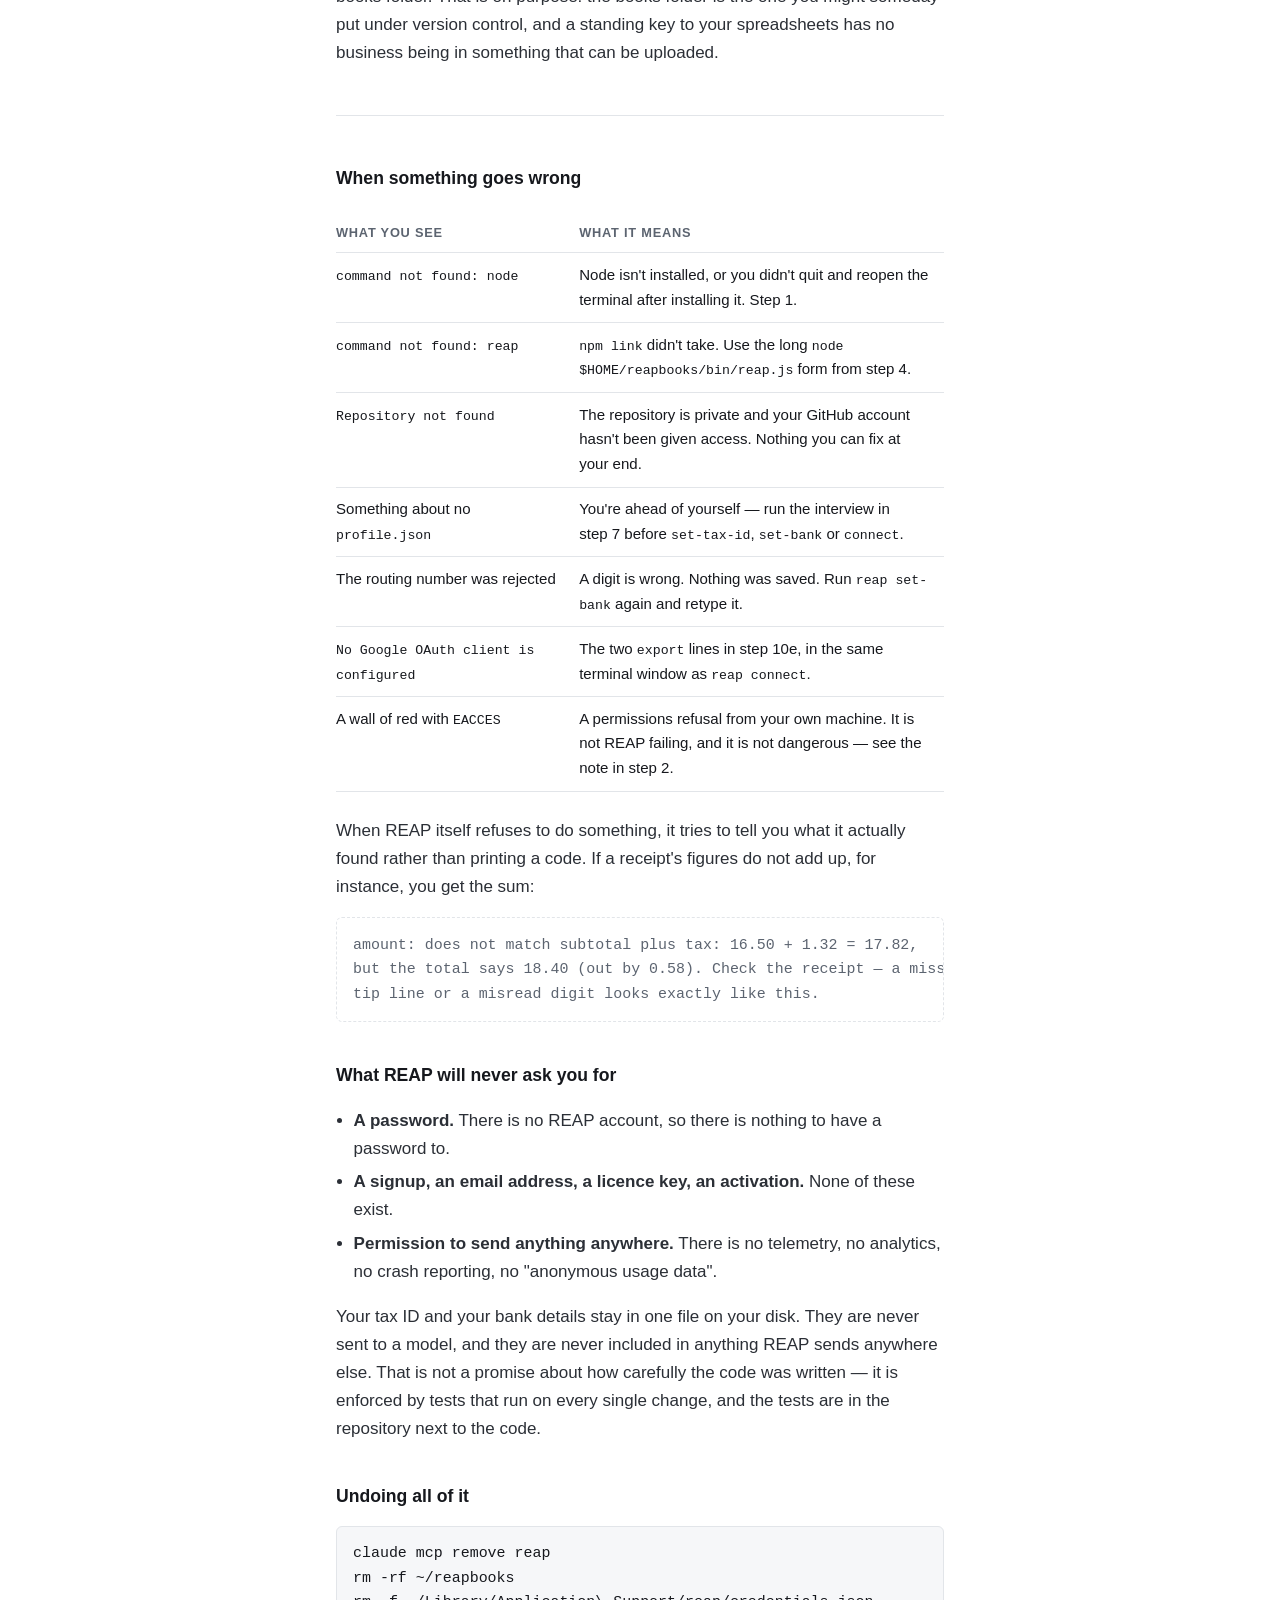
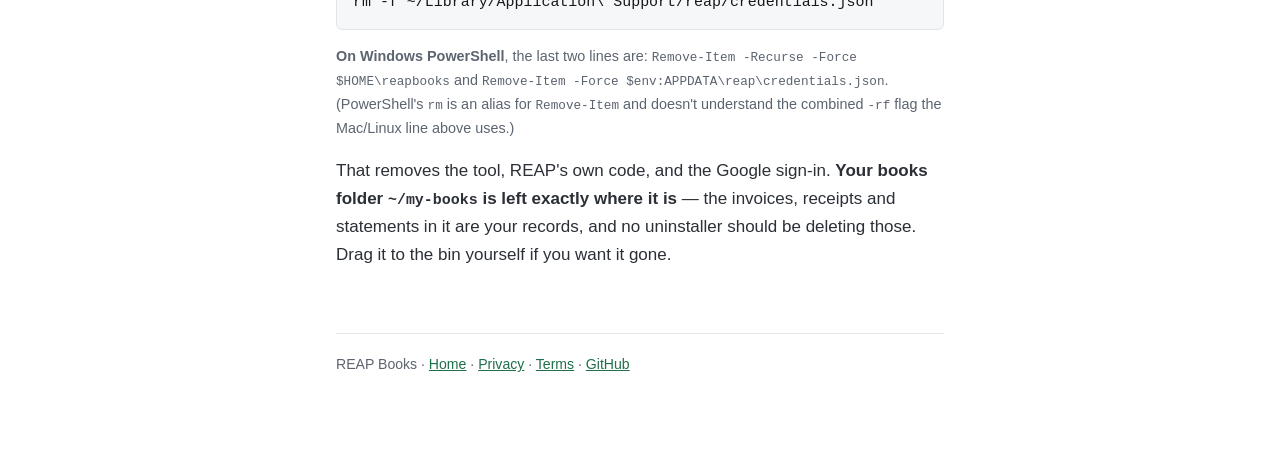
==== commit dde021f5: "Fix install steps for Windows PowerShell Bare ~ only expands for cd in PowerShell; handed to node, r" ====
--- a/install.html
+++ b/install.html
@@ -81,6 +81,16 @@
   work. <strong>When the prompt comes back, that command is finished.</strong>
 </p>
 
+<p class="small muted">
+  A few commands below use <code>$HOME</code> instead of <code>~</code> when
+  a folder is being handed to a program rather than typed after
+  <code>cd</code>. That is not a typo: <code>cd ~</code> works everywhere, but
+  Windows PowerShell won't expand a bare <code>~</code> inside a command's
+  arguments the way it does after <code>cd</code>, and <code>$HOME</code> is
+  the one spelling that works unchanged on a Mac, Linux and Windows
+  PowerShell alike. Paste these exactly as shown.
+</p>
+
 <div class="box calm">
   <p>
     One thing that startles everybody: <strong>when you type something
@@ -195,17 +205,17 @@
     do not worry about it. Everywhere below that says <code>reap</code>, type
     this instead:
   </p>
-  <pre>node ~/reapbooks/bin/reap.js</pre>
+  <pre>node $HOME/reapbooks/bin/reap.js</pre>
   <p class="small">
-    So <code>reap init --workspace ~/my-books</code> becomes
-    <code>node ~/reapbooks/bin/reap.js init --workspace ~/my-books</code>.
+    So <code>reap init --workspace $HOME/my-books</code> becomes
+    <code>node $HOME/reapbooks/bin/reap.js init --workspace $HOME/my-books</code>.
     Longer, identical result.
   </p>
 </div>
 
 <h2>Step 5 · Make your books folder</h2>
 
-<pre>reap init --workspace ~/my-books</pre>
+<pre>reap init --workspace $HOME/my-books</pre>
 
 <p>You get back something like this:</p>
 
@@ -242,7 +252,7 @@
 
 <h2>Step 6 · Introduce REAP to Claude</h2>
 
-<pre>claude mcp add reap -- reap serve --workspace ~/my-books</pre>
+<pre>claude mcp add reap -- reap serve --workspace $HOME/my-books</pre>
 
 <p>
   In plain English, that line says: <em>there is a tool called reap; to start
@@ -282,7 +292,8 @@
 
 <p>
   When it finishes there is a file called <code>profile.json</code> in
-  <code>~/my-books</code>. You can open it in TextEdit and read it. It is
+  <code>~/my-books</code>. You can open it in a plain text editor and
+  read it — TextEdit on a Mac, Notepad on Windows. It is
   yours, it is plain text, and it never leaves your machine.
 </p>
 
@@ -292,8 +303,8 @@
   Leave Claude with <code>/exit</code>, and run these two in the terminal:
 </p>
 
-<pre>reap set-tax-id --workspace ~/my-books
-reap set-bank --workspace ~/my-books</pre>
+<pre>reap set-tax-id --workspace $HOME/my-books
+reap set-bank --workspace $HOME/my-books</pre>
 
 <div class="box">
   <p><strong>Why these two are different.</strong></p>
@@ -422,7 +433,7 @@
 
 <pre>export REAP_GOOGLE_CLIENT_ID=...
 export REAP_GOOGLE_CLIENT_SECRET=...
-reap connect --workspace ~/my-books</pre>
+reap connect --workspace $HOME/my-books</pre>
 
 <p class="small muted">
   Those two <code>export</code> lines last only as long as this terminal window.
@@ -463,9 +474,11 @@
   https://docs.google.com/spreadsheets/d/...</pre>
 
 <p>
-  The sign-in token is stored at
-  <code>~/Library/Application Support/reap/credentials.json</code> on a
-  Mac, readable only by you. Note that it is <em>not</em> in your books folder.
+  The sign-in token is stored outside your books folder, in your own
+  account's private application-data location, readable only by you:
+  <code>~/Library/Application Support/reap/credentials.json</code> on a Mac,
+  <code>%APPDATA%\reap\credentials.json</code> on Windows. Note that it is
+  <em>not</em> in your books folder.
   That is on purpose: the books folder is the one you might someday put under
   version control, and a standing key to your spreadsheets has no business
   being in something that can be uploaded.
@@ -483,7 +496,7 @@
   </tr>
   <tr>
     <td><code>command not found: reap</code></td>
-    <td><code>npm link</code> didn't take. Use the long <code>node ~/reapbooks/bin/reap.js</code> form from step&nbsp;4.</td>
+    <td><code>npm link</code> didn't take. Use the long <code>node $HOME/reapbooks/bin/reap.js</code> form from step&nbsp;4.</td>
   </tr>
   <tr>
     <td><code>Repository not found</code></td>
@@ -539,6 +552,15 @@
 rm -rf ~/reapbooks
 rm -f ~/Library/Application\ Support/reap/credentials.json</pre>
 
+<p class="small muted">
+  <strong>On Windows PowerShell</strong>, the last two lines are:
+  <code>Remove-Item -Recurse -Force $HOME\reapbooks</code> and
+  <code>Remove-Item -Force $env:APPDATA\reap\credentials.json</code>.
+  (PowerShell's <code>rm</code> is an alias for <code>Remove-Item</code> and
+  doesn't understand the combined <code>-rf</code> flag the Mac/Linux line
+  above uses.)
+</p>
+
 <p>
   That removes the tool, REAP's own code, and the Google sign-in.
   <strong>Your books folder <code>~/my-books</code> is left exactly where it
